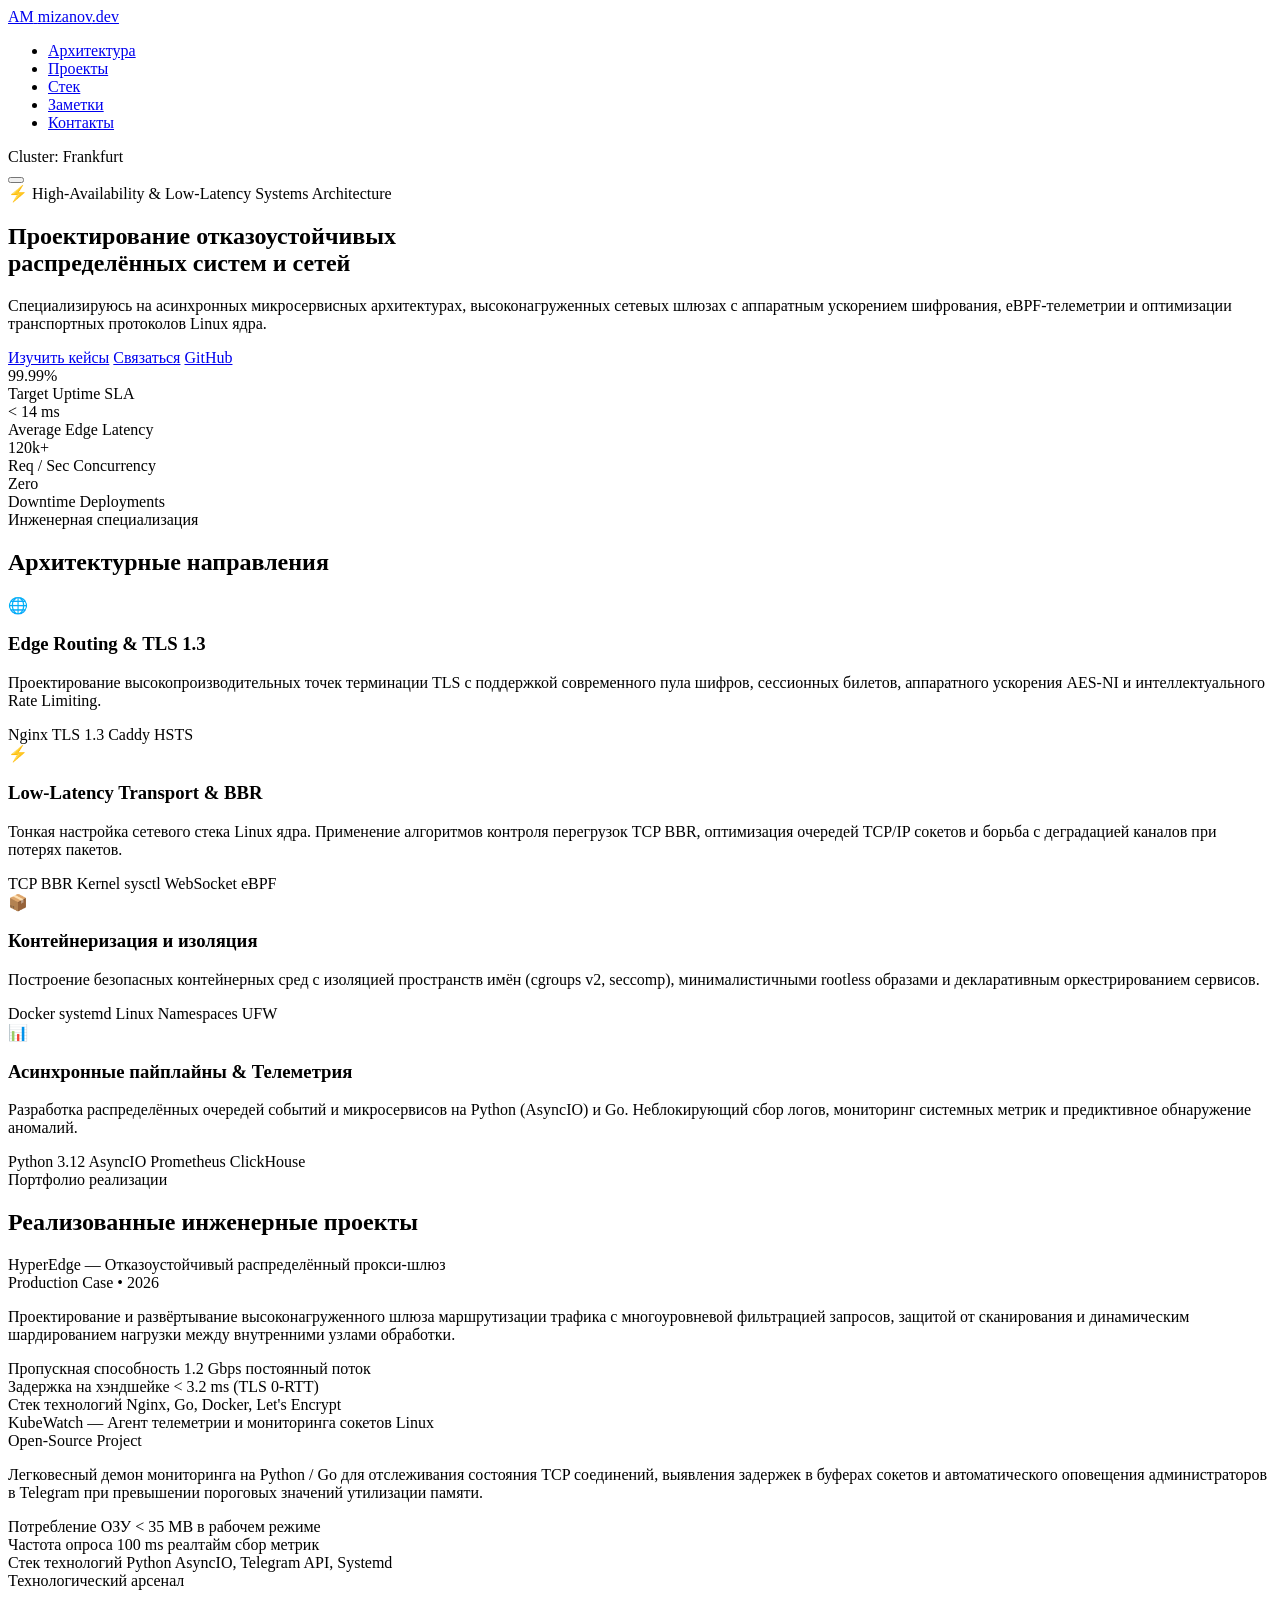
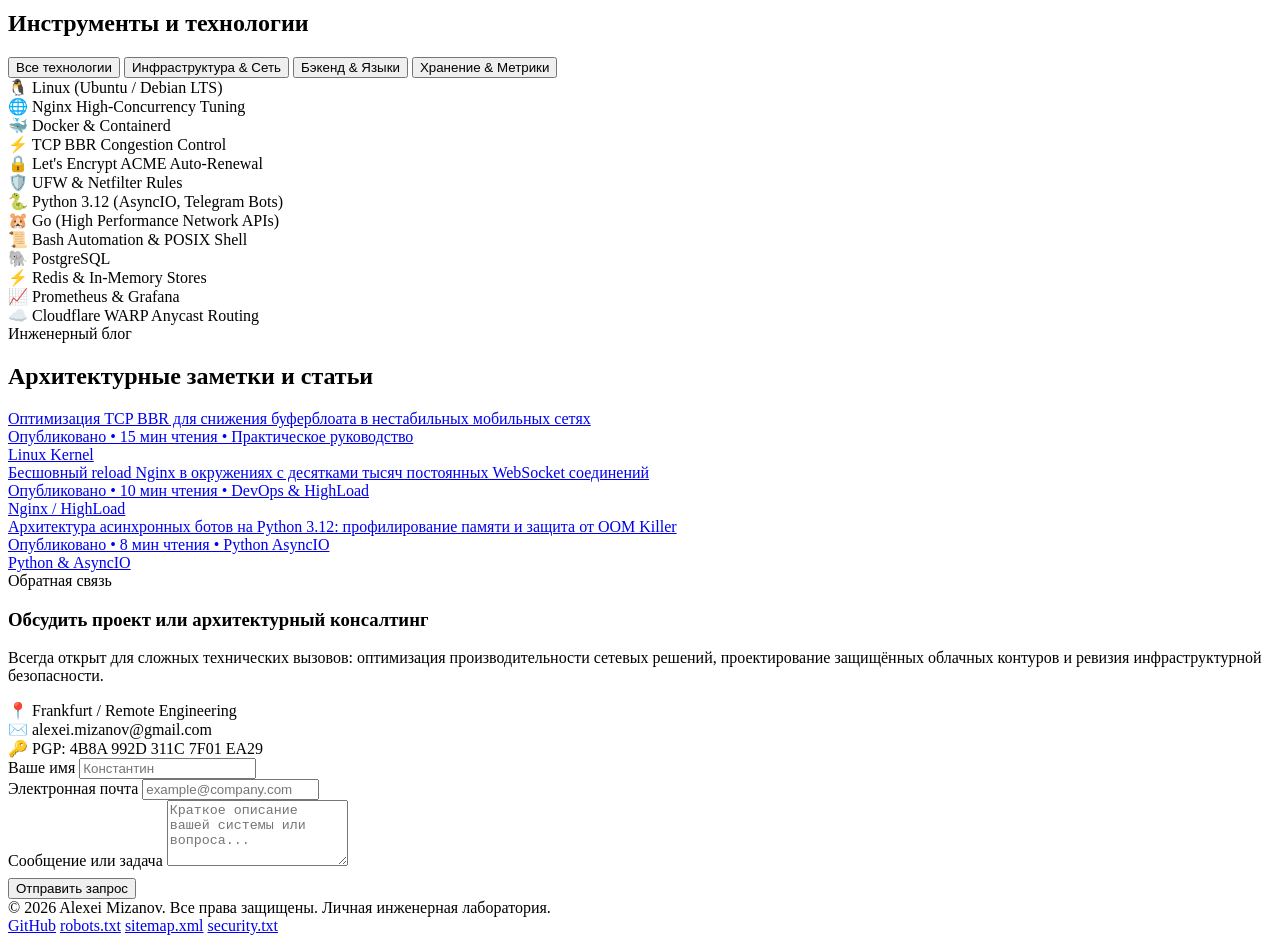
==== site/index.html @ 060542cd "feat(security): add anti-probing decoy portfolio website and webhook gateway" ====
<!DOCTYPE html>
<html lang="ru" data-theme="dark">
<head>
  <meta charset="UTF-8">
  <meta name="viewport" content="width=device-width, initial-scale=1.0">
  <title>Alexei Mizanov — Distributed Infrastructure & Cloud Architecture</title>
  <meta name="description" content="Personal portfolio and engineering lab of Alexei Mizanov. High-availability distributed backends, eBPF network observability, asynchronous pipelines, and cloud-native infrastructure.">
  <meta name="keywords" content="Systems Architecture, Cloud Infrastructure, HighLoad, Linux, Go, Python, Nginx, Docker, Kubernetes, BBR, eBPF">
  <meta name="author" content="Alexei Mizanov">
  <link rel="icon" type="image/svg+xml" href="/favicon.svg">
  
  <!-- OpenGraph / Social -->
  <meta property="og:type" content="website">
  <meta property="og:title" content="Alexei Mizanov — Distributed Systems & Cloud Architecture">
  <meta property="og:description" content="Designing resilient low-latency networks, asynchronous microservices, and high-load infrastructure.">
  <meta property="og:url" content="https://{{MAIN_DOMAIN}}/">
  <meta property="og:site_name" content="Mizanov Systems Lab">
  
  <link rel="stylesheet" href="/style.css">
</head>
<body>
  <div class="bg-glow"></div>

  <!-- Header -->
  <header>
    <div class="container">
      <nav>
        <a href="/" class="logo">
          <span class="logo-badge">AM</span>
          <span>mizanov<span class="gradient-text">.dev</span></span>
        </a>

        <ul class="nav-links">
          <li><a href="#architecture">Архитектура</a></li>
          <li><a href="#projects">Проекты</a></li>
          <li><a href="#stack">Стек</a></li>
          <li><a href="#articles">Заметки</a></li>
          <li><a href="#contact">Контакты</a></li>
        </ul>

        <div class="nav-actions">
          <div class="status-indicator">
            <span class="status-dot"></span>
            <span>Cluster: Frankfurt</span>
          </div>
          <button id="themeToggle" class="theme-toggle" aria-label="Toggle Theme"></button>
        </div>
      </nav>
    </div>
  </header>

  <!-- Hero Section -->
  <main>
    <section class="hero">
      <div class="container">
        <div class="hero-pill">
          ⚡ High-Availability & Low-Latency Systems Architecture
        </div>
        <h1>
          Проектирование отказоустойчивых <br>
          <span class="gradient-text">распределённых систем</span> и сетей
        </h1>
        <p class="hero-desc">
          Специализируюсь на асинхронных микросервисных архитектурах, высоконагруженных сетевых шлюзах с аппаратным ускорением шифрования, eBPF-телеметрии и оптимизации транспортных протоколов Linux ядра.
        </p>

        <div class="hero-btns">
          <a href="#projects" class="btn btn-primary">Изучить кейсы</a>
          <a href="#contact" class="btn btn-secondary">Связаться</a>
          <a href="https://github.com/Mizanov" target="_blank" rel="noopener" class="btn btn-secondary">GitHub</a>
        </div>

        <div class="metrics-grid">
          <div class="metric-item">
            <div class="metric-value">99.99%</div>
            <div class="metric-label">Target Uptime SLA</div>
          </div>
          <div class="metric-item">
            <div class="metric-value">&lt; 14 ms</div>
            <div class="metric-label">Average Edge Latency</div>
          </div>
          <div class="metric-item">
            <div class="metric-value">120k+</div>
            <div class="metric-label">Req / Sec Concurrency</div>
          </div>
          <div class="metric-item">
            <div class="metric-value">Zero</div>
            <div class="metric-label">Downtime Deployments</div>
          </div>
        </div>
      </div>
    </section>

    <!-- Architecture Disciplines -->
    <section id="architecture">
      <div class="container">
        <div class="section-head">
          <div class="section-tag">Инженерная специализация</div>
          <h2>Архитектурные направления</h2>
        </div>

        <div class="cards-grid">
          <div class="card">
            <div class="card-icon">🌐</div>
            <h3>Edge Routing & TLS 1.3</h3>
            <p>Проектирование высокопроизводительных точек терминации TLS с поддержкой современного пула шифров, сессионных билетов, аппаратного ускорения AES-NI и интеллектуального Rate Limiting.</p>
            <div class="card-tags">
              <span class="tag">Nginx</span>
              <span class="tag">TLS 1.3</span>
              <span class="tag">Caddy</span>
              <span class="tag">HSTS</span>
            </div>
          </div>

          <div class="card">
            <div class="card-icon">⚡</div>
            <h3>Low-Latency Transport & BBR</h3>
            <p>Тонкая настройка сетевого стека Linux ядра. Применение алгоритмов контроля перегрузок TCP BBR, оптимизация очередей TCP/IP сокетов и борьба с деградацией каналов при потерях пакетов.</p>
            <div class="card-tags">
              <span class="tag">TCP BBR</span>
              <span class="tag">Kernel sysctl</span>
              <span class="tag">WebSocket</span>
              <span class="tag">eBPF</span>
            </div>
          </div>

          <div class="card">
            <div class="card-icon">📦</div>
            <h3>Контейнеризация и изоляция</h3>
            <p>Построение безопасных контейнерных сред с изоляцией пространств имён (cgroups v2, seccomp), минималистичными rootless образами и декларативным оркестрированием сервисов.</p>
            <div class="card-tags">
              <span class="tag">Docker</span>
              <span class="tag">systemd</span>
              <span class="tag">Linux Namespaces</span>
              <span class="tag">UFW</span>
            </div>
          </div>

          <div class="card">
            <div class="card-icon">📊</div>
            <h3>Асинхронные пайплайны & Телеметрия</h3>
            <p>Разработка распределённых очередей событий и микросервисов на Python (AsyncIO) и Go. Неблокирующий сбор логов, мониторинг системных метрик и предиктивное обнаружение аномалий.</p>
            <div class="card-tags">
              <span class="tag">Python 3.12</span>
              <span class="tag">AsyncIO</span>
              <span class="tag">Prometheus</span>
              <span class="tag">ClickHouse</span>
            </div>
          </div>
        </div>
      </div>
    </section>

    <!-- Featured Projects -->
    <section id="projects">
      <div class="container">
        <div class="section-head">
          <div class="section-tag">Портфолио реализации</div>
          <h2>Реализованные инженерные проекты</h2>
        </div>

        <div class="project-card">
          <div class="project-header">
            <div class="project-title">HyperEdge — Отказоустойчивый распределённый прокси-шлюз</div>
            <div class="project-meta">Production Case • 2026</div>
          </div>
          <p class="project-desc">
            Проектирование и развёртывание высоконагруженного шлюза маршрутизации трафика с многоуровневой фильтрацией запросов, защитой от сканирования и динамическим шардированием нагрузки между внутренними узлами обработки.
          </p>
          <div class="project-highlights">
            <div class="highlight-item">
              <span class="highlight-label">Пропускная способность</span>
              <span class="highlight-val">1.2 Gbps постоянный поток</span>
            </div>
            <div class="highlight-item">
              <span class="highlight-label">Задержка на хэндшейке</span>
              <span class="highlight-val">&lt; 3.2 ms (TLS 0-RTT)</span>
            </div>
            <div class="highlight-item">
              <span class="highlight-label">Стек технологий</span>
              <span class="highlight-val">Nginx, Go, Docker, Let's Encrypt</span>
            </div>
          </div>
        </div>

        <div class="project-card">
          <div class="project-header">
            <div class="project-title">KubeWatch — Агент телеметрии и мониторинга сокетов Linux</div>
            <div class="project-meta">Open-Source Project</div>
          </div>
          <p class="project-desc">
            Легковесный демон мониторинга на Python / Go для отслеживания состояния TCP соединений, выявления задержек в буферах сокетов и автоматического оповещения администраторов в Telegram при превышении пороговых значений утилизации памяти.
          </p>
          <div class="project-highlights">
            <div class="highlight-item">
              <span class="highlight-label">Потребление ОЗУ</span>
              <span class="highlight-val">&lt; 35 MB в рабочем режиме</span>
            </div>
            <div class="highlight-item">
              <span class="highlight-label">Частота опроса</span>
              <span class="highlight-val">100 ms реалтайм сбор метрик</span>
            </div>
            <div class="highlight-item">
              <span class="highlight-label">Стек технологий</span>
              <span class="highlight-val">Python AsyncIO, Telegram API, Systemd</span>
            </div>
          </div>
        </div>
      </div>
    </section>

    <!-- Tech Stack Matrix -->
    <section id="stack">
      <div class="container">
        <div class="section-head">
          <div class="section-tag">Технологический арсенал</div>
          <h2>Инструменты и технологии</h2>
        </div>

        <div class="stack-tabs">
          <button class="stack-tab-btn active" data-cat="all">Все технологии</button>
          <button class="stack-tab-btn" data-cat="infra">Инфраструктура & Сеть</button>
          <button class="stack-tab-btn" data-cat="backend">Бэкенд & Языки</button>
          <button class="stack-tab-btn" data-cat="data">Хранение & Метрики</button>
        </div>

        <div class="stack-chips">
          <div class="stack-chip" data-cat="infra">🐧 Linux (Ubuntu / Debian LTS)</div>
          <div class="stack-chip" data-cat="infra">🌐 Nginx High-Concurrency Tuning</div>
          <div class="stack-chip" data-cat="infra">🐳 Docker & Containerd</div>
          <div class="stack-chip" data-cat="infra">⚡ TCP BBR Congestion Control</div>
          <div class="stack-chip" data-cat="infra">🔒 Let's Encrypt ACME Auto-Renewal</div>
          <div class="stack-chip" data-cat="infra">🛡️ UFW & Netfilter Rules</div>
          <div class="stack-chip" data-cat="backend">🐍 Python 3.12 (AsyncIO, Telegram Bots)</div>
          <div class="stack-chip" data-cat="backend">🐹 Go (High Performance Network APIs)</div>
          <div class="stack-chip" data-cat="backend">📜 Bash Automation & POSIX Shell</div>
          <div class="stack-chip" data-cat="data">🐘 PostgreSQL</div>
          <div class="stack-chip" data-cat="data">⚡ Redis & In-Memory Stores</div>
          <div class="stack-chip" data-cat="data">📈 Prometheus & Grafana</div>
          <div class="stack-chip" data-cat="infra">☁️ Cloudflare WARP Anycast Routing</div>
        </div>
      </div>
    </section>

    <!-- Engineering Articles / Blog -->
    <section id="articles">
      <div class="container">
        <div class="section-head">
          <div class="section-tag">Инженерный блог</div>
          <h2>Архитектурные заметки и статьи</h2>
        </div>

        <a href="#articles" class="article-item">
          <div>
            <div class="article-title">Оптимизация TCP BBR для снижения буферблоата в нестабильных мобильных сетях</div>
            <div class="article-meta">Опубликовано • 15 мин чтения • Практическое руководство</div>
          </div>
          <span class="article-tag">Linux Kernel</span>
        </a>

        <a href="#articles" class="article-item">
          <div>
            <div class="article-title">Бесшовный reload Nginx в окружениях с десятками тысяч постоянных WebSocket соединений</div>
            <div class="article-meta">Опубликовано • 10 мин чтения • DevOps & HighLoad</div>
          </div>
          <span class="article-tag">Nginx / HighLoad</span>
        </a>

        <a href="#articles" class="article-item">
          <div>
            <div class="article-title">Архитектура асинхронных ботов на Python 3.12: профилирование памяти и защита от OOM Killer</div>
            <div class="article-meta">Опубликовано • 8 мин чтения • Python AsyncIO</div>
          </div>
          <span class="article-tag">Python & AsyncIO</span>
        </a>
      </div>
    </section>

    <!-- Contact Section -->
    <section id="contact">
      <div class="container">
        <div class="contact-container">
          <div class="contact-info">
            <div class="section-tag">Обратная связь</div>
            <h3>Обсудить проект или архитектурный консалтинг</h3>
            <p>
              Всегда открыт для сложных технических вызовов: оптимизация производительности сетевых решений, проектирование защищённых облачных контуров и ревизия инфраструктурной безопасности.
            </p>

            <div class="contact-meta-item">
              <span>📍</span>
              <span>Frankfurt / Remote Engineering</span>
            </div>
            <div class="contact-meta-item">
              <span>✉️</span>
              <span>alexei.mizanov@gmail.com</span>
            </div>
            <div class="contact-meta-item">
              <span>🔑</span>
              <span>PGP: 4B8A 992D 311C 7F01 EA29</span>
            </div>
          </div>

          <form id="contactForm" class="contact-form">
            <div class="form-group">
              <label for="name">Ваше имя</label>
              <input type="text" id="name" required placeholder="Константин">
            </div>
            <div class="form-group">
              <label for="email">Электронная почта</label>
              <input type="email" id="email" required placeholder="example@company.com">
            </div>
            <div class="form-group">
              <label for="message">Сообщение или задача</label>
              <textarea id="message" rows="4" required placeholder="Краткое описание вашей системы или вопроса..."></textarea>
            </div>
            <button type="submit" class="btn btn-primary" style="margin-top: 8px;">Отправить запрос</button>
          </form>
        </div>
      </div>
    </section>
  </main>

  <div id="toast" class="toast"></div>

  <!-- Footer -->
  <footer>
    <div class="container footer-content">
      <div>
        © 2026 Alexei Mizanov. Все права защищены. Личная инженерная лаборатория.
      </div>
      <div class="footer-links">
        <a href="https://github.com/Mizanov" target="_blank" rel="noopener">GitHub</a>
        <a href="/robots.txt">robots.txt</a>
        <a href="/sitemap.xml">sitemap.xml</a>
        <a href="/.well-known/security.txt">security.txt</a>
      </div>
    </div>
  </footer>

  <script src="/script.js"></script>
</body>
</html>
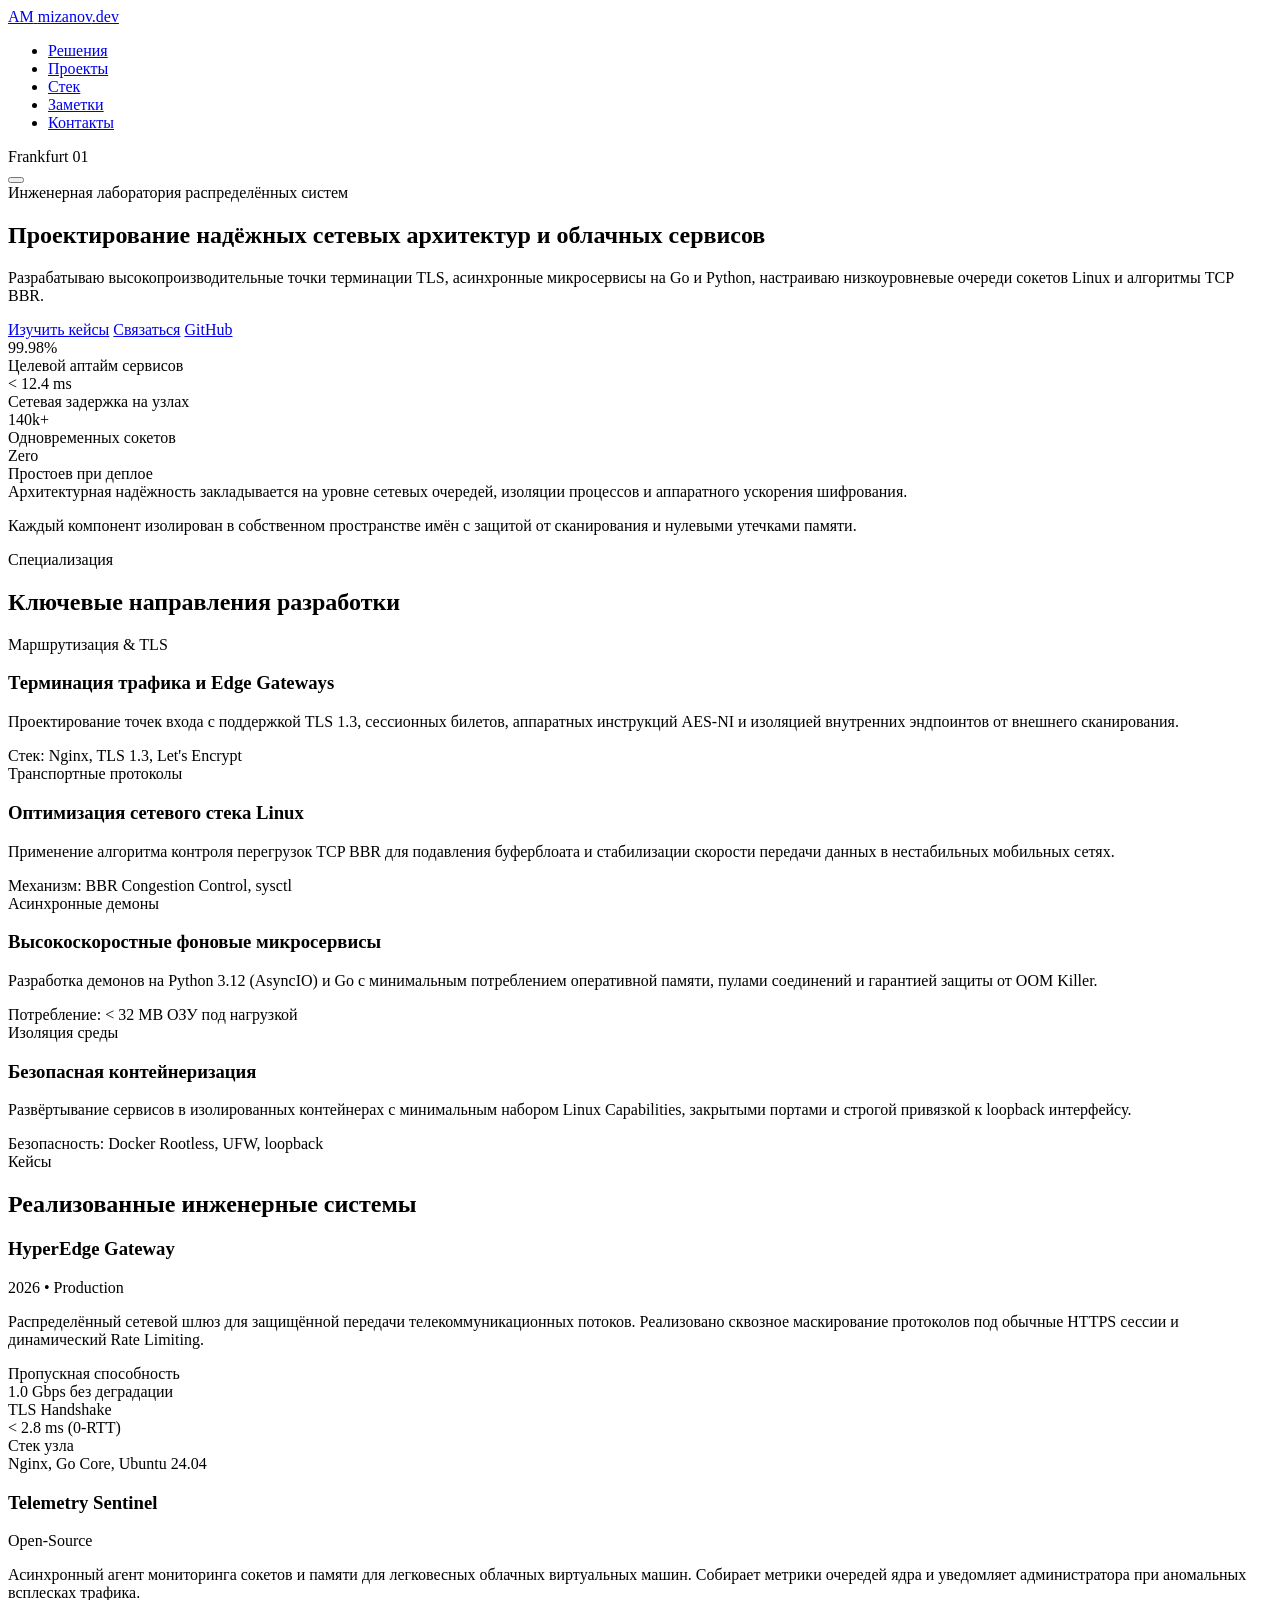
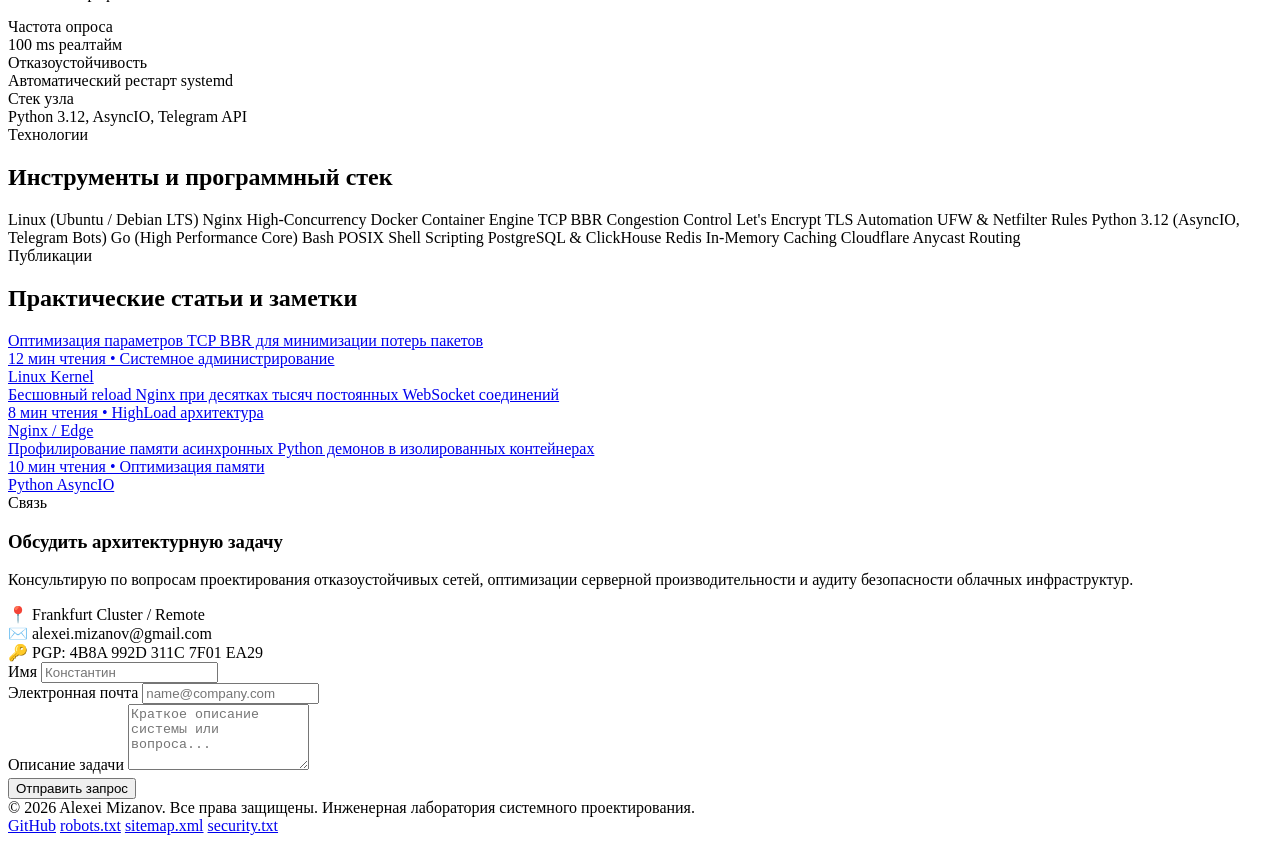
==== commit 1699e847: "style: apply premium ai-design-skills visual system to decoy sites" ====
--- a/site/index.html
+++ b/site/index.html
@@ -3,333 +3,338 @@
 <head>
   <meta charset="UTF-8">
   <meta name="viewport" content="width=device-width, initial-scale=1.0">
-  <title>Alexei Mizanov — Distributed Infrastructure & Cloud Architecture</title>
-  <meta name="description" content="Personal portfolio and engineering lab of Alexei Mizanov. High-availability distributed backends, eBPF network observability, asynchronous pipelines, and cloud-native infrastructure.">
-  <meta name="keywords" content="Systems Architecture, Cloud Infrastructure, HighLoad, Linux, Go, Python, Nginx, Docker, Kubernetes, BBR, eBPF">
+  <title>Alexei Mizanov — Distributed Systems & Cloud Architecture</title>
+  <meta name="description" content="Personal lab and engineering practice of Alexei Mizanov. Asynchronous backends, TLS termination, eBPF telemetry, and resilient Linux infrastructure.">
+  <meta name="keywords" content="Systems Architecture, Cloud Engineering, Linux, Nginx, Go, Python, eBPF, TCP BBR, HighLoad">
   <meta name="author" content="Alexei Mizanov">
   <link rel="icon" type="image/svg+xml" href="/favicon.svg">
-  
-  <!-- OpenGraph / Social -->
+
+  <!-- OpenGraph -->
   <meta property="og:type" content="website">
-  <meta property="og:title" content="Alexei Mizanov — Distributed Systems & Cloud Architecture">
-  <meta property="og:description" content="Designing resilient low-latency networks, asynchronous microservices, and high-load infrastructure.">
+  <meta property="og:title" content="Alexei Mizanov — Systems Architecture">
+  <meta property="og:description" content="Designing low-latency distributed networks and fault-tolerant cloud backends.">
   <meta property="og:url" content="https://{{MAIN_DOMAIN}}/">
-  <meta property="og:site_name" content="Mizanov Systems Lab">
-  
+
+  <!-- Fonts: Manrope & Geist Mono (Strict B1 rule: Never Inter or Roboto) -->
+  <link rel="preconnect" href="https://fonts.googleapis.com">
+  <link rel="preconnect" href="https://fonts.gstatic.com" crossorigin>
+  <link href="https://fonts.googleapis.com/css2?family=Geist+Mono:wght@400;500;600&family=Manrope:wght@400;500;600;700&display=swap" rel="stylesheet">
+
   <link rel="stylesheet" href="/style.css">
 </head>
 <body>
-  <div class="bg-glow"></div>
-
-  <!-- Header -->
+
+  <!-- Floating Navigation Bar (B7) -->
   <header>
-    <div class="container">
-      <nav>
-        <a href="/" class="logo">
-          <span class="logo-badge">AM</span>
-          <span>mizanov<span class="gradient-text">.dev</span></span>
-        </a>
-
-        <ul class="nav-links">
-          <li><a href="#architecture">Архитектура</a></li>
-          <li><a href="#projects">Проекты</a></li>
-          <li><a href="#stack">Стек</a></li>
-          <li><a href="#articles">Заметки</a></li>
-          <li><a href="#contact">Контакты</a></li>
-        </ul>
-
-        <div class="nav-actions">
-          <div class="status-indicator">
-            <span class="status-dot"></span>
-            <span>Cluster: Frankfurt</span>
-          </div>
-          <button id="themeToggle" class="theme-toggle" aria-label="Toggle Theme"></button>
-        </div>
-      </nav>
-    </div>
+    <nav class="floating-bar">
+      <a href="/" class="brand">
+        <span class="brand-symbol">AM</span>
+        <span>mizanov<span style="color: var(--text-secondary)">.dev</span></span>
+      </a>
+
+      <ul class="nav-links">
+        <li><a href="#solutions">Решения</a></li>
+        <li><a href="#projects">Проекты</a></li>
+        <li><a href="#stack">Стек</a></li>
+        <li><a href="#articles">Заметки</a></li>
+        <li><a href="#contact">Контакты</a></li>
+      </ul>
+
+      <div class="nav-right">
+        <div class="cluster-pill">
+          <span class="pulse-dot"></span>
+          <span>Frankfurt 01</span>
+        </div>
+        <button id="themeToggle" class="theme-toggle-btn" aria-label="Сменить тему"></button>
+      </div>
+    </nav>
   </header>
 
-  <!-- Hero Section -->
   <main>
-    <section class="hero">
-      <div class="container">
-        <div class="hero-pill">
-          ⚡ High-Availability & Low-Latency Systems Architecture
-        </div>
-        <h1>
-          Проектирование отказоустойчивых <br>
-          <span class="gradient-text">распределённых систем</span> и сетей
+    <!-- Hero Section (B5) -->
+    <section class="hero-section">
+      <div class="container">
+        <div class="hero-tag">
+          Инженерная лаборатория распределённых систем
+        </div>
+        <h1 class="hero-heading">
+          Проектирование надёжных сетевых архитектур и облачных сервисов
         </h1>
-        <p class="hero-desc">
-          Специализируюсь на асинхронных микросервисных архитектурах, высоконагруженных сетевых шлюзах с аппаратным ускорением шифрования, eBPF-телеметрии и оптимизации транспортных протоколов Linux ядра.
+        <p class="hero-subtitle">
+          Разрабатываю высокопроизводительные точки терминации TLS, асинхронные микросервисы на Go и Python, настраиваю низкоуровневые очереди сокетов Linux и алгоритмы TCP BBR.
         </p>
 
-        <div class="hero-btns">
+        <div class="hero-actions">
           <a href="#projects" class="btn btn-primary">Изучить кейсы</a>
           <a href="#contact" class="btn btn-secondary">Связаться</a>
           <a href="https://github.com/Mizanov" target="_blank" rel="noopener" class="btn btn-secondary">GitHub</a>
         </div>
 
-        <div class="metrics-grid">
-          <div class="metric-item">
-            <div class="metric-value">99.99%</div>
-            <div class="metric-label">Target Uptime SLA</div>
-          </div>
-          <div class="metric-item">
-            <div class="metric-value">&lt; 14 ms</div>
-            <div class="metric-label">Average Edge Latency</div>
-          </div>
-          <div class="metric-item">
-            <div class="metric-value">120k+</div>
-            <div class="metric-label">Req / Sec Concurrency</div>
-          </div>
-          <div class="metric-item">
-            <div class="metric-value">Zero</div>
-            <div class="metric-label">Downtime Deployments</div>
-          </div>
-        </div>
-      </div>
-    </section>
-
-    <!-- Architecture Disciplines -->
-    <section id="architecture">
-      <div class="container">
-        <div class="section-head">
-          <div class="section-tag">Инженерная специализация</div>
-          <h2>Архитектурные направления</h2>
-        </div>
-
-        <div class="cards-grid">
-          <div class="card">
-            <div class="card-icon">🌐</div>
-            <h3>Edge Routing & TLS 1.3</h3>
-            <p>Проектирование высокопроизводительных точек терминации TLS с поддержкой современного пула шифров, сессионных билетов, аппаратного ускорения AES-NI и интеллектуального Rate Limiting.</p>
-            <div class="card-tags">
-              <span class="tag">Nginx</span>
-              <span class="tag">TLS 1.3</span>
-              <span class="tag">Caddy</span>
-              <span class="tag">HSTS</span>
-            </div>
-          </div>
-
-          <div class="card">
-            <div class="card-icon">⚡</div>
-            <h3>Low-Latency Transport & BBR</h3>
-            <p>Тонкая настройка сетевого стека Linux ядра. Применение алгоритмов контроля перегрузок TCP BBR, оптимизация очередей TCP/IP сокетов и борьба с деградацией каналов при потерях пакетов.</p>
-            <div class="card-tags">
-              <span class="tag">TCP BBR</span>
-              <span class="tag">Kernel sysctl</span>
-              <span class="tag">WebSocket</span>
-              <span class="tag">eBPF</span>
-            </div>
-          </div>
-
-          <div class="card">
-            <div class="card-icon">📦</div>
-            <h3>Контейнеризация и изоляция</h3>
-            <p>Построение безопасных контейнерных сред с изоляцией пространств имён (cgroups v2, seccomp), минималистичными rootless образами и декларативным оркестрированием сервисов.</p>
-            <div class="card-tags">
-              <span class="tag">Docker</span>
-              <span class="tag">systemd</span>
-              <span class="tag">Linux Namespaces</span>
-              <span class="tag">UFW</span>
-            </div>
-          </div>
-
-          <div class="card">
-            <div class="card-icon">📊</div>
-            <h3>Асинхронные пайплайны & Телеметрия</h3>
-            <p>Разработка распределённых очередей событий и микросервисов на Python (AsyncIO) и Go. Неблокирующий сбор логов, мониторинг системных метрик и предиктивное обнаружение аномалий.</p>
-            <div class="card-tags">
-              <span class="tag">Python 3.12</span>
-              <span class="tag">AsyncIO</span>
-              <span class="tag">Prometheus</span>
-              <span class="tag">ClickHouse</span>
-            </div>
-          </div>
-        </div>
-      </div>
-    </section>
-
-    <!-- Featured Projects -->
+        <!-- Metrics Strip -->
+        <div class="metrics-strip">
+          <div>
+            <div class="metric-num">99.98%</div>
+            <div class="metric-desc">Целевой аптайм сервисов</div>
+          </div>
+          <div>
+            <div class="metric-num">&lt; 12.4 ms</div>
+            <div class="metric-desc">Сетевая задержка на узлах</div>
+          </div>
+          <div>
+            <div class="metric-num">140k+</div>
+            <div class="metric-desc">Одновременных сокетов</div>
+          </div>
+          <div>
+            <div class="metric-num">Zero</div>
+            <div class="metric-desc">Простоев при деплое</div>
+          </div>
+        </div>
+      </div>
+    </section>
+
+    <!-- B11. Mandatory Tagline Reveal Section -->
+    <section class="tagline-reveal">
+      <div class="container">
+        <div class="tagline-text">
+          Архитектурная надёжность закладывается на уровне сетевых очередей, изоляции процессов и аппаратного ускорения шифрования.
+        </div>
+        <p class="tagline-sub">
+          Каждый компонент изолирован в собственном пространстве имён с защитой от сканирования и нулевыми утечками памяти.
+        </p>
+      </div>
+    </section>
+
+    <!-- Architectural Bento Grid -->
+    <section id="solutions">
+      <div class="container">
+        <div class="section-label">Специализация</div>
+        <h2 class="heading-3 section-title">Ключевые направления разработки</h2>
+
+        <div class="bento-grid">
+          <div class="card-bento">
+            <div class="card-top">
+              <span class="card-badge">Маршрутизация & TLS</span>
+              <h3 class="card-title">Терминация трафика и Edge Gateways</h3>
+              <p class="card-desc">
+                Проектирование точек входа с поддержкой TLS 1.3, сессионных билетов, аппаратных инструкций AES-NI и изоляцией внутренних эндпоинтов от внешнего сканирования.
+              </p>
+            </div>
+            <div class="card-specs">
+              <span>Стек:</span>
+              <span class="spec-val">Nginx, TLS 1.3, Let's Encrypt</span>
+            </div>
+          </div>
+
+          <div class="card-bento">
+            <div class="card-top">
+              <span class="card-badge">Транспортные протоколы</span>
+              <h3 class="card-title">Оптимизация сетевого стека Linux</h3>
+              <p class="card-desc">
+                Применение алгоритма контроля перегрузок TCP BBR для подавления буферблоата и стабилизации скорости передачи данных в нестабильных мобильных сетях.
+              </p>
+            </div>
+            <div class="card-specs">
+              <span>Механизм:</span>
+              <span class="spec-val">BBR Congestion Control, sysctl</span>
+            </div>
+          </div>
+
+          <div class="card-bento">
+            <div class="card-top">
+              <span class="card-badge">Асинхронные демоны</span>
+              <h3 class="card-title">Высокоскоростные фоновые микросервисы</h3>
+              <p class="card-desc">
+                Разработка демонов на Python 3.12 (AsyncIO) и Go с минимальным потреблением оперативной памяти, пулами соединений и гарантией защиты от OOM Killer.
+              </p>
+            </div>
+            <div class="card-specs">
+              <span>Потребление:</span>
+              <span class="spec-val">&lt; 32 MB ОЗУ под нагрузкой</span>
+            </div>
+          </div>
+
+          <div class="card-bento">
+            <div class="card-top">
+              <span class="card-badge">Изоляция среды</span>
+              <h3 class="card-title">Безопасная контейнеризация</h3>
+              <p class="card-desc">
+                Развёртывание сервисов в изолированных контейнерах с минимальным набором Linux Capabilities, закрытыми портами и строгой привязкой к loopback интерфейсу.
+              </p>
+            </div>
+            <div class="card-specs">
+              <span>Безопасность:</span>
+              <span class="spec-val">Docker Rootless, UFW, loopback</span>
+            </div>
+          </div>
+        </div>
+      </div>
+    </section>
+
+    <!-- Project Case Studies -->
     <section id="projects">
       <div class="container">
-        <div class="section-head">
-          <div class="section-tag">Портфолио реализации</div>
-          <h2>Реализованные инженерные проекты</h2>
-        </div>
-
-        <div class="project-card">
-          <div class="project-header">
-            <div class="project-title">HyperEdge — Отказоустойчивый распределённый прокси-шлюз</div>
-            <div class="project-meta">Production Case • 2026</div>
-          </div>
-          <p class="project-desc">
-            Проектирование и развёртывание высоконагруженного шлюза маршрутизации трафика с многоуровневой фильтрацией запросов, защитой от сканирования и динамическим шардированием нагрузки между внутренними узлами обработки.
+        <div class="section-label">Кейсы</div>
+        <h2 class="heading-3 section-title">Реализованные инженерные системы</h2>
+
+        <div class="project-row">
+          <div class="project-meta-row">
+            <h3 class="project-name">HyperEdge Gateway</h3>
+            <span class="project-year">2026 • Production</span>
+          </div>
+          <p class="project-body">
+            Распределённый сетевой шлюз для защищённой передачи телекоммуникационных потоков. Реализовано сквозное маскирование протоколов под обычные HTTPS сессии и динамический Rate Limiting.
           </p>
-          <div class="project-highlights">
-            <div class="highlight-item">
-              <span class="highlight-label">Пропускная способность</span>
-              <span class="highlight-val">1.2 Gbps постоянный поток</span>
-            </div>
-            <div class="highlight-item">
-              <span class="highlight-label">Задержка на хэндшейке</span>
-              <span class="highlight-val">&lt; 3.2 ms (TLS 0-RTT)</span>
-            </div>
-            <div class="highlight-item">
-              <span class="highlight-label">Стек технологий</span>
-              <span class="highlight-val">Nginx, Go, Docker, Let's Encrypt</span>
-            </div>
-          </div>
-        </div>
-
-        <div class="project-card">
-          <div class="project-header">
-            <div class="project-title">KubeWatch — Агент телеметрии и мониторинга сокетов Linux</div>
-            <div class="project-meta">Open-Source Project</div>
-          </div>
-          <p class="project-desc">
-            Легковесный демон мониторинга на Python / Go для отслеживания состояния TCP соединений, выявления задержек в буферах сокетов и автоматического оповещения администраторов в Telegram при превышении пороговых значений утилизации памяти.
+          <div class="project-spec-grid">
+            <div>
+              <div class="p-spec-title">Пропускная способность</div>
+              <div class="p-spec-val">1.0 Gbps без деградации</div>
+            </div>
+            <div>
+              <div class="p-spec-title">TLS Handshake</div>
+              <div class="p-spec-val">&lt; 2.8 ms (0-RTT)</div>
+            </div>
+            <div>
+              <div class="p-spec-title">Стек узла</div>
+              <div class="p-spec-val">Nginx, Go Core, Ubuntu 24.04</div>
+            </div>
+          </div>
+        </div>
+
+        <div class="project-row">
+          <div class="project-meta-row">
+            <h3 class="project-name">Telemetry Sentinel</h3>
+            <span class="project-year">Open-Source</span>
+          </div>
+          <p class="project-body">
+            Асинхронный агент мониторинга сокетов и памяти для легковесных облачных виртуальных машин. Собирает метрики очередей ядра и уведомляет администратора при аномальных всплесках трафика.
           </p>
-          <div class="project-highlights">
-            <div class="highlight-item">
-              <span class="highlight-label">Потребление ОЗУ</span>
-              <span class="highlight-val">&lt; 35 MB в рабочем режиме</span>
-            </div>
-            <div class="highlight-item">
-              <span class="highlight-label">Частота опроса</span>
-              <span class="highlight-val">100 ms реалтайм сбор метрик</span>
-            </div>
-            <div class="highlight-item">
-              <span class="highlight-label">Стек технологий</span>
-              <span class="highlight-val">Python AsyncIO, Telegram API, Systemd</span>
-            </div>
-          </div>
-        </div>
-      </div>
-    </section>
-
-    <!-- Tech Stack Matrix -->
+          <div class="project-spec-grid">
+            <div>
+              <div class="p-spec-title">Частота опроса</div>
+              <div class="p-spec-val">100 ms реалтайм</div>
+            </div>
+            <div>
+              <div class="p-spec-title">Отказоустойчивость</div>
+              <div class="p-spec-val">Автоматический рестарт systemd</div>
+            </div>
+            <div>
+              <div class="p-spec-title">Стек узла</div>
+              <div class="p-spec-val">Python 3.12, AsyncIO, Telegram API</div>
+            </div>
+          </div>
+        </div>
+      </div>
+    </section>
+
+    <!-- Tech Arsenal -->
     <section id="stack">
       <div class="container">
-        <div class="section-head">
-          <div class="section-tag">Технологический арсенал</div>
-          <h2>Инструменты и технологии</h2>
-        </div>
-
-        <div class="stack-tabs">
-          <button class="stack-tab-btn active" data-cat="all">Все технологии</button>
-          <button class="stack-tab-btn" data-cat="infra">Инфраструктура & Сеть</button>
-          <button class="stack-tab-btn" data-cat="backend">Бэкенд & Языки</button>
-          <button class="stack-tab-btn" data-cat="data">Хранение & Метрики</button>
-        </div>
-
-        <div class="stack-chips">
-          <div class="stack-chip" data-cat="infra">🐧 Linux (Ubuntu / Debian LTS)</div>
-          <div class="stack-chip" data-cat="infra">🌐 Nginx High-Concurrency Tuning</div>
-          <div class="stack-chip" data-cat="infra">🐳 Docker & Containerd</div>
-          <div class="stack-chip" data-cat="infra">⚡ TCP BBR Congestion Control</div>
-          <div class="stack-chip" data-cat="infra">🔒 Let's Encrypt ACME Auto-Renewal</div>
-          <div class="stack-chip" data-cat="infra">🛡️ UFW & Netfilter Rules</div>
-          <div class="stack-chip" data-cat="backend">🐍 Python 3.12 (AsyncIO, Telegram Bots)</div>
-          <div class="stack-chip" data-cat="backend">🐹 Go (High Performance Network APIs)</div>
-          <div class="stack-chip" data-cat="backend">📜 Bash Automation & POSIX Shell</div>
-          <div class="stack-chip" data-cat="data">🐘 PostgreSQL</div>
-          <div class="stack-chip" data-cat="data">⚡ Redis & In-Memory Stores</div>
-          <div class="stack-chip" data-cat="data">📈 Prometheus & Grafana</div>
-          <div class="stack-chip" data-cat="infra">☁️ Cloudflare WARP Anycast Routing</div>
-        </div>
-      </div>
-    </section>
-
-    <!-- Engineering Articles / Blog -->
+        <div class="section-label">Технологии</div>
+        <h2 class="heading-3 section-title">Инструменты и программный стек</h2>
+
+        <div class="tech-cloud">
+          <span class="tech-item">Linux (Ubuntu / Debian LTS)</span>
+          <span class="tech-item">Nginx High-Concurrency</span>
+          <span class="tech-item">Docker Container Engine</span>
+          <span class="tech-item">TCP BBR Congestion Control</span>
+          <span class="tech-item">Let's Encrypt TLS Automation</span>
+          <span class="tech-item">UFW & Netfilter Rules</span>
+          <span class="tech-item">Python 3.12 (AsyncIO, Telegram Bots)</span>
+          <span class="tech-item">Go (High Performance Core)</span>
+          <span class="tech-item">Bash POSIX Shell Scripting</span>
+          <span class="tech-item">PostgreSQL & ClickHouse</span>
+          <span class="tech-item">Redis In-Memory Caching</span>
+          <span class="tech-item">Cloudflare Anycast Routing</span>
+        </div>
+      </div>
+    </section>
+
+    <!-- Engineering Articles -->
     <section id="articles">
       <div class="container">
-        <div class="section-head">
-          <div class="section-tag">Инженерный блог</div>
-          <h2>Архитектурные заметки и статьи</h2>
-        </div>
-
-        <a href="#articles" class="article-item">
-          <div>
-            <div class="article-title">Оптимизация TCP BBR для снижения буферблоата в нестабильных мобильных сетях</div>
-            <div class="article-meta">Опубликовано • 15 мин чтения • Практическое руководство</div>
-          </div>
-          <span class="article-tag">Linux Kernel</span>
+        <div class="section-label">Публикации</div>
+        <h2 class="heading-3 section-title">Практические статьи и заметки</h2>
+
+        <a href="#articles" class="article-anchor">
+          <div>
+            <div class="article-name">Оптимизация параметров TCP BBR для минимизации потерь пакетов</div>
+            <div class="article-details">12 мин чтения • Системное администрирование</div>
+          </div>
+          <span class="article-chip">Linux Kernel</span>
         </a>
 
-        <a href="#articles" class="article-item">
-          <div>
-            <div class="article-title">Бесшовный reload Nginx в окружениях с десятками тысяч постоянных WebSocket соединений</div>
-            <div class="article-meta">Опубликовано • 10 мин чтения • DevOps & HighLoad</div>
-          </div>
-          <span class="article-tag">Nginx / HighLoad</span>
+        <a href="#articles" class="article-anchor">
+          <div>
+            <div class="article-name">Бесшовный reload Nginx при десятках тысяч постоянных WebSocket соединений</div>
+            <div class="article-details">8 мин чтения • HighLoad архитектура</div>
+          </div>
+          <span class="article-chip">Nginx / Edge</span>
         </a>
 
-        <a href="#articles" class="article-item">
-          <div>
-            <div class="article-title">Архитектура асинхронных ботов на Python 3.12: профилирование памяти и защита от OOM Killer</div>
-            <div class="article-meta">Опубликовано • 8 мин чтения • Python AsyncIO</div>
-          </div>
-          <span class="article-tag">Python & AsyncIO</span>
+        <a href="#articles" class="article-anchor">
+          <div>
+            <div class="article-name">Профилирование памяти асинхронных Python демонов в изолированных контейнерах</div>
+            <div class="article-details">10 мин чтения • Оптимизация памяти</div>
+          </div>
+          <span class="article-chip">Python AsyncIO</span>
         </a>
       </div>
     </section>
 
-    <!-- Contact Section -->
+    <!-- Contact Module -->
     <section id="contact">
       <div class="container">
-        <div class="contact-container">
-          <div class="contact-info">
-            <div class="section-tag">Обратная связь</div>
-            <h3>Обсудить проект или архитектурный консалтинг</h3>
+        <div class="contact-module">
+          <div class="contact-left">
+            <div class="section-label">Связь</div>
+            <h3>Обсудить архитектурную задачу</h3>
             <p>
-              Всегда открыт для сложных технических вызовов: оптимизация производительности сетевых решений, проектирование защищённых облачных контуров и ревизия инфраструктурной безопасности.
+              Консультирую по вопросам проектирования отказоустойчивых сетей, оптимизации серверной производительности и аудиту безопасности облачных инфраструктур.
             </p>
 
-            <div class="contact-meta-item">
+            <div class="contact-line">
               <span>📍</span>
-              <span>Frankfurt / Remote Engineering</span>
-            </div>
-            <div class="contact-meta-item">
+              <span>Frankfurt Cluster / Remote</span>
+            </div>
+            <div class="contact-line">
               <span>✉️</span>
               <span>alexei.mizanov@gmail.com</span>
             </div>
-            <div class="contact-meta-item">
+            <div class="contact-line">
               <span>🔑</span>
               <span>PGP: 4B8A 992D 311C 7F01 EA29</span>
             </div>
           </div>
 
           <form id="contactForm" class="contact-form">
-            <div class="form-group">
-              <label for="name">Ваше имя</label>
+            <div class="field">
+              <label for="name">Имя</label>
               <input type="text" id="name" required placeholder="Константин">
             </div>
-            <div class="form-group">
+            <div class="field">
               <label for="email">Электронная почта</label>
-              <input type="email" id="email" required placeholder="example@company.com">
-            </div>
-            <div class="form-group">
-              <label for="message">Сообщение или задача</label>
-              <textarea id="message" rows="4" required placeholder="Краткое описание вашей системы или вопроса..."></textarea>
-            </div>
-            <button type="submit" class="btn btn-primary" style="margin-top: 8px;">Отправить запрос</button>
+              <input type="email" id="email" required placeholder="name@company.com">
+            </div>
+            <div class="field">
+              <label for="message">Описание задачи</label>
+              <textarea id="message" rows="4" required placeholder="Краткое описание системы или вопроса..."></textarea>
+            </div>
+            <button type="submit" class="btn btn-primary" style="margin-top: 4px;">Отправить запрос</button>
           </form>
         </div>
       </div>
     </section>
   </main>
 
-  <div id="toast" class="toast"></div>
-
-  <!-- Footer -->
+  <div id="toast" class="toast-notice"></div>
+
+  <!-- Footer (B10) -->
   <footer>
-    <div class="container footer-content">
+    <div class="container footer-inner">
       <div>
-        © 2026 Alexei Mizanov. Все права защищены. Личная инженерная лаборатория.
-      </div>
-      <div class="footer-links">
+        © 2026 Alexei Mizanov. Все права защищены. Инженерная лаборатория системного проектирования.
+      </div>
+      <div class="footer-nav">
         <a href="https://github.com/Mizanov" target="_blank" rel="noopener">GitHub</a>
         <a href="/robots.txt">robots.txt</a>
         <a href="/sitemap.xml">sitemap.xml</a>
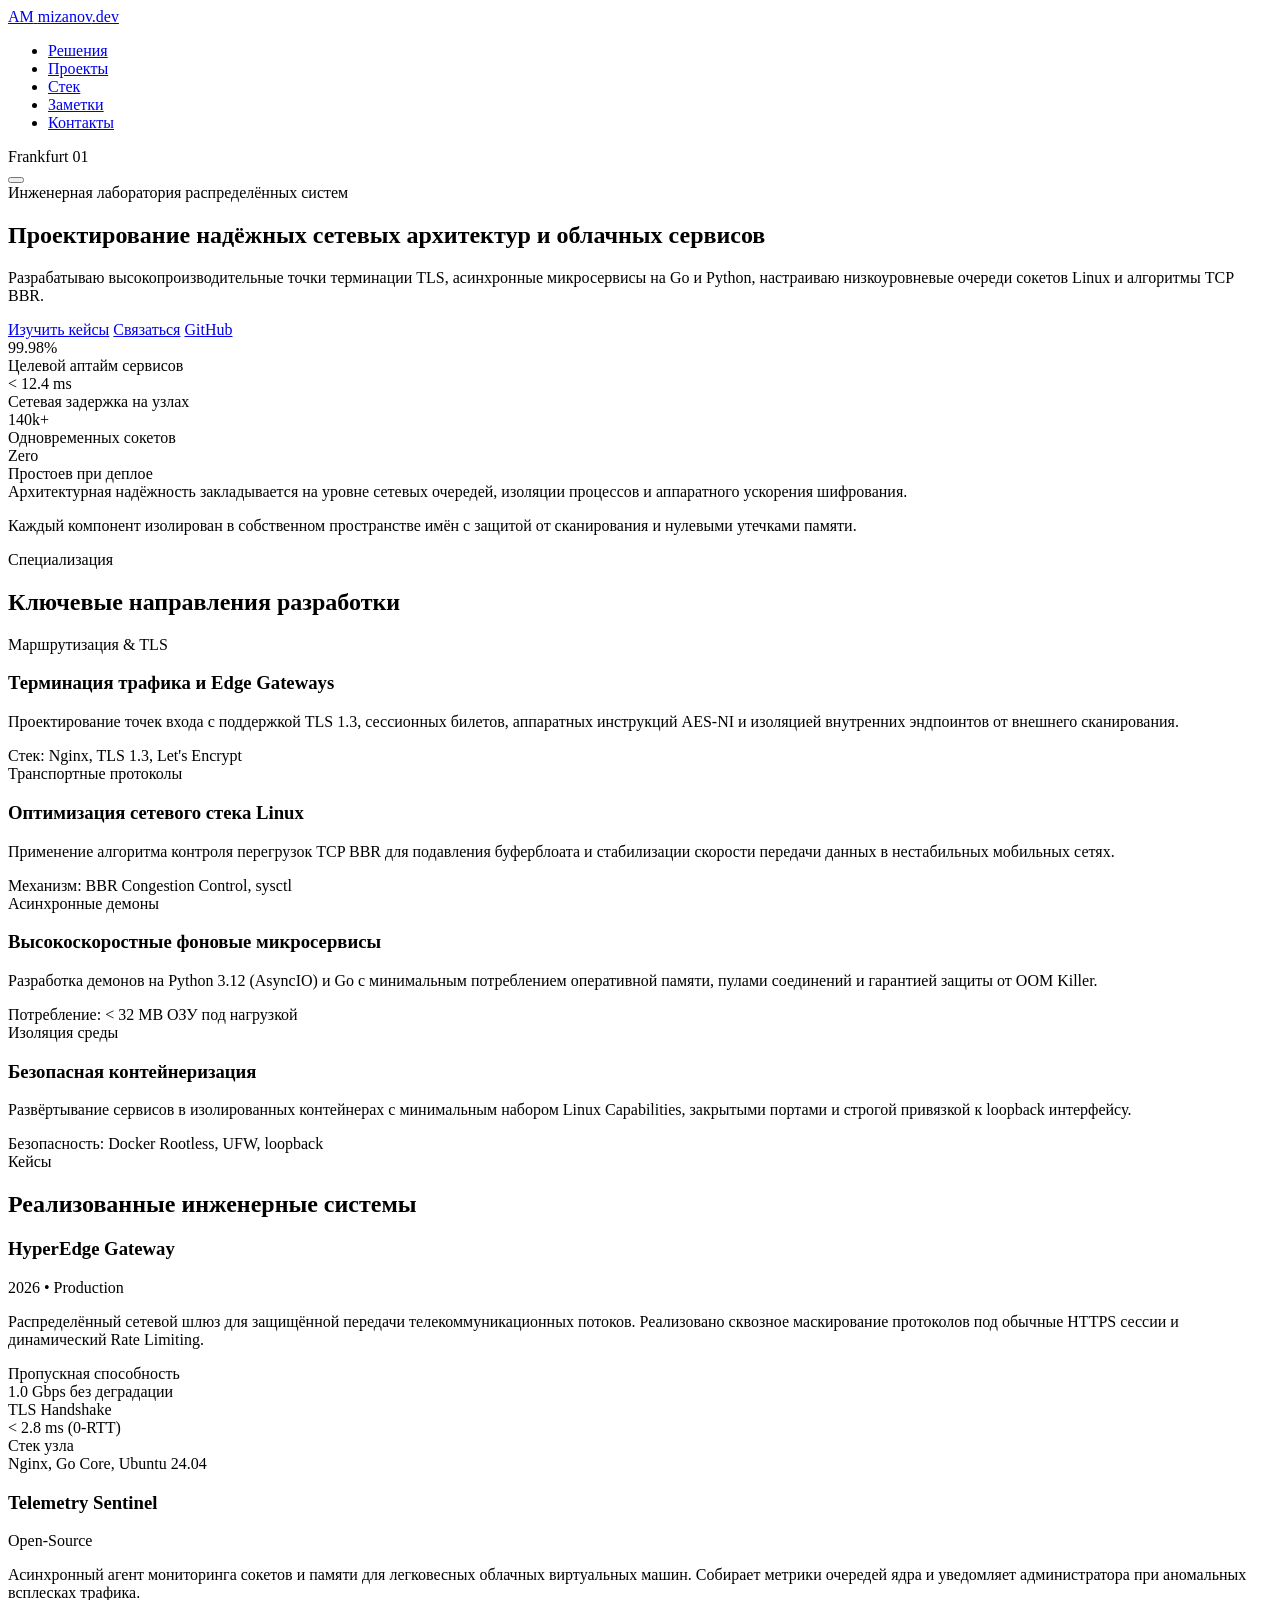
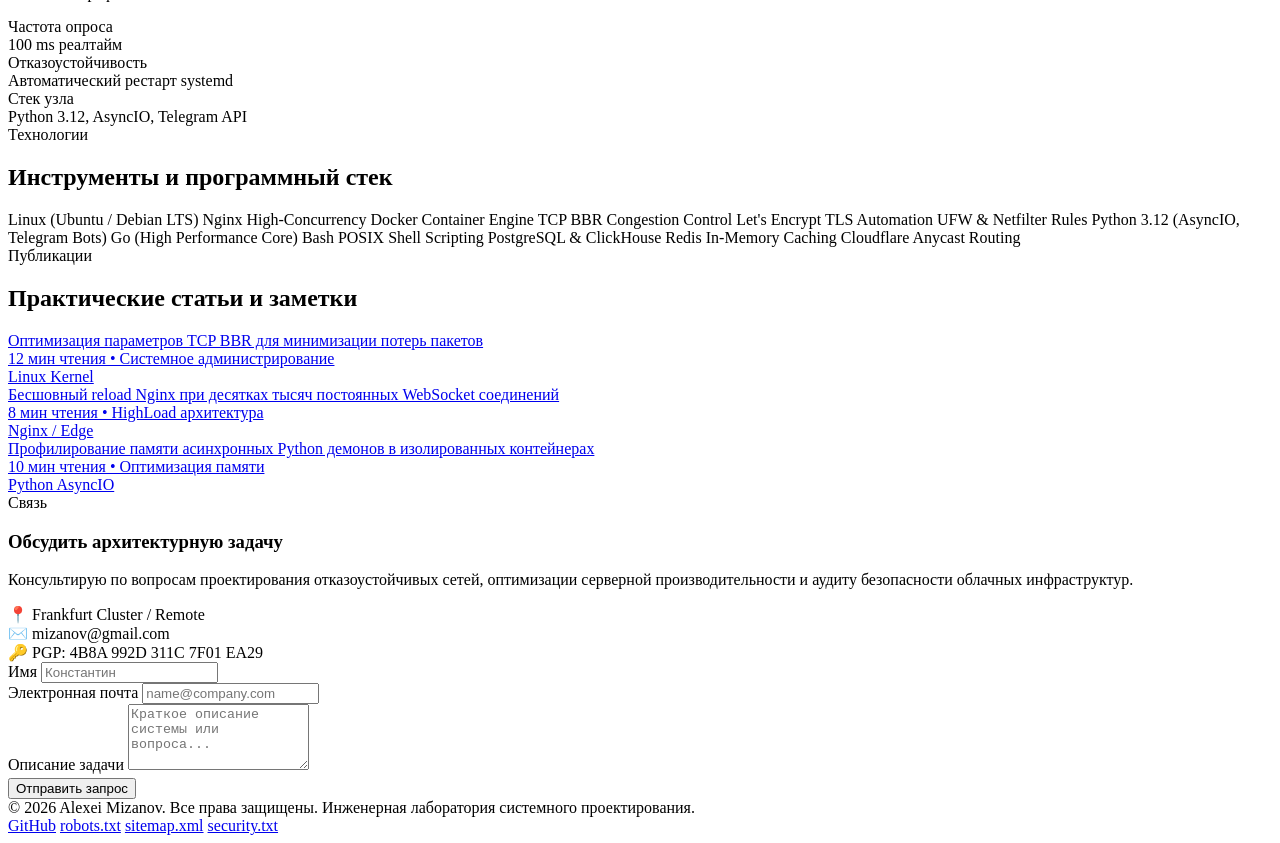
==== commit 3f0e9a93: "fix(site): update contact email to mizanov@gmail.com" ====
--- a/site/index.html
+++ b/site/index.html
@@ -298,7 +298,7 @@
             </div>
             <div class="contact-line">
               <span>✉️</span>
-              <span>alexei.mizanov@gmail.com</span>
+              <a href="mailto:mizanov@gmail.com" style="color: inherit; text-decoration: none;">mizanov@gmail.com</a>
             </div>
             <div class="contact-line">
               <span>🔑</span>
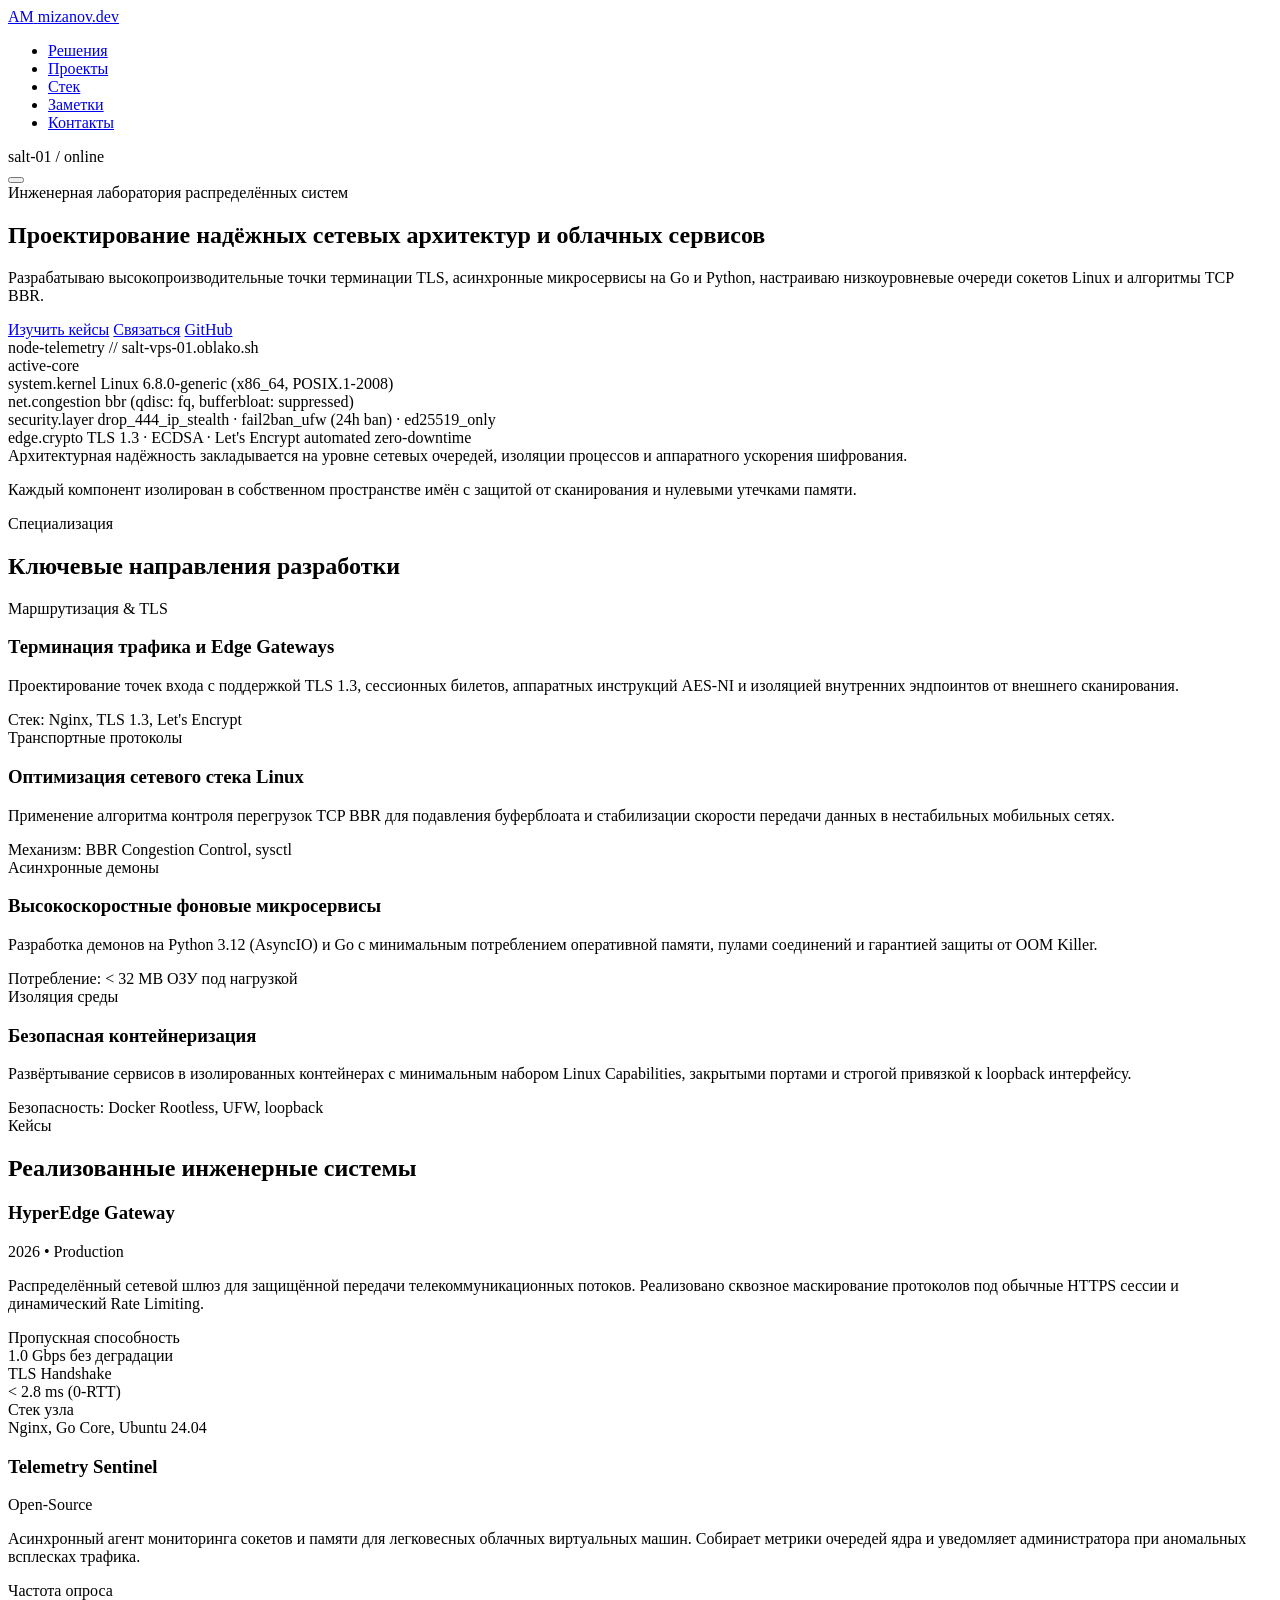
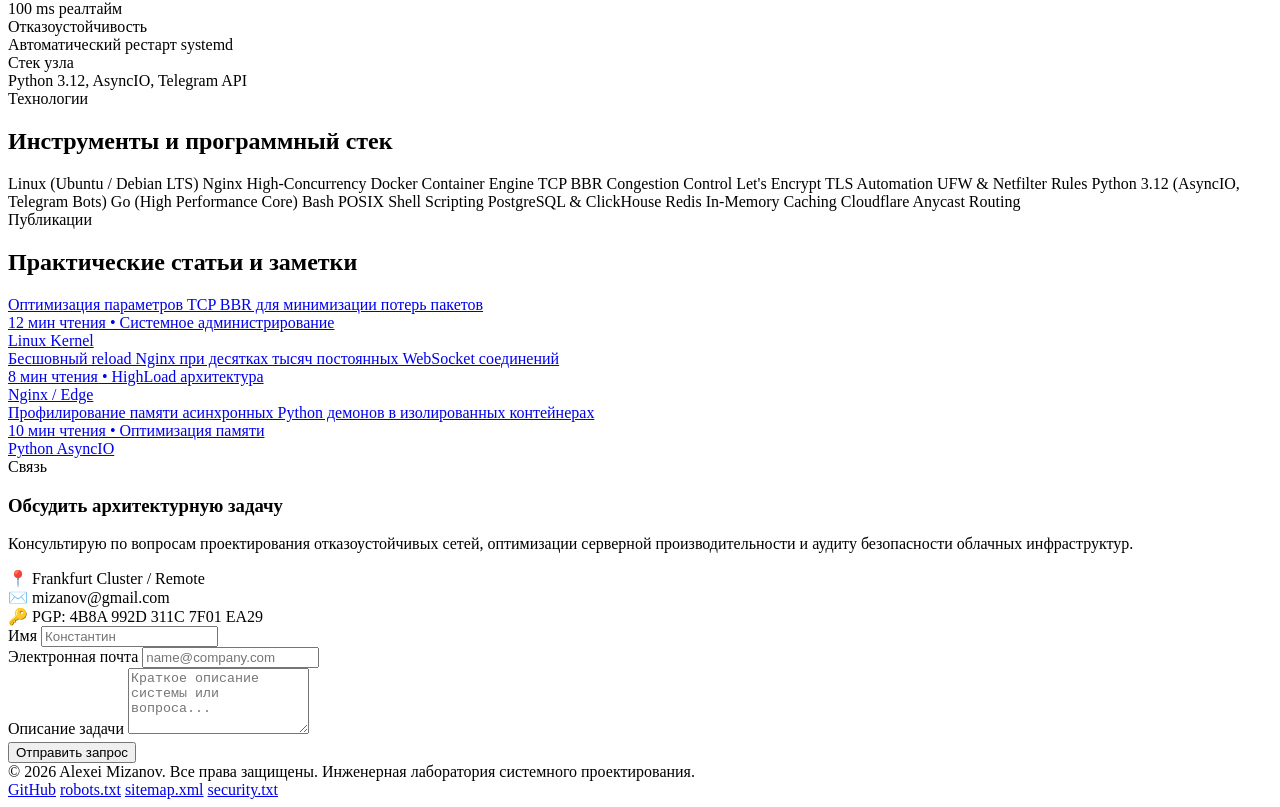
==== commit b2c1cce3: "feat(design): implement Hallmark anti-ai-slop principles and cobalt webhook gateway" ====
--- a/site/index.html
+++ b/site/index.html
@@ -25,7 +25,7 @@
 <body>
 
   <!-- Floating Navigation Bar (B7) -->
-  <header>
+  <header class="site-header">
     <nav class="floating-bar">
       <a href="/" class="brand">
         <span class="brand-symbol">AM</span>
@@ -42,8 +42,9 @@
 
       <div class="nav-right">
         <div class="cluster-pill">
-          <span class="pulse-dot"></span>
-          <span>Frankfurt 01</span>
+          <span class="node-id">salt-01</span>
+          <span class="node-sep">/</span>
+          <span class="node-status">online</span>
         </div>
         <button id="themeToggle" class="theme-toggle-btn" aria-label="Сменить тему"></button>
       </div>
@@ -51,7 +52,7 @@
   </header>
 
   <main>
-    <!-- Hero Section (B5) -->
+    <!-- Hero Section -->
     <section class="hero-section">
       <div class="container">
         <div class="hero-tag">
@@ -70,23 +71,32 @@
           <a href="https://github.com/Mizanov" target="_blank" rel="noopener" class="btn btn-secondary">GitHub</a>
         </div>
 
-        <!-- Metrics Strip -->
-        <div class="metrics-strip">
-          <div>
-            <div class="metric-num">99.98%</div>
-            <div class="metric-desc">Целевой аптайм сервисов</div>
-          </div>
-          <div>
-            <div class="metric-num">&lt; 12.4 ms</div>
-            <div class="metric-desc">Сетевая задержка на узлах</div>
-          </div>
-          <div>
-            <div class="metric-num">140k+</div>
-            <div class="metric-desc">Одновременных сокетов</div>
-          </div>
-          <div>
-            <div class="metric-num">Zero</div>
-            <div class="metric-desc">Простоев при деплое</div>
+        <!-- Node Telemetry Inspector (Hallmark Anti-Slop: Real Artifact) -->
+        <div class="terminal-inspector">
+          <div class="terminal-header">
+            <div class="terminal-dots">
+              <span></span><span></span><span></span>
+            </div>
+            <div class="terminal-title">node-telemetry // salt-vps-01.oblako.sh</div>
+            <div class="terminal-badge">active-core</div>
+          </div>
+          <div class="terminal-body">
+            <div class="terminal-row">
+              <span class="t-key">system.kernel</span>
+              <span class="t-val">Linux 6.8.0-generic (x86_64, POSIX.1-2008)</span>
+            </div>
+            <div class="terminal-row">
+              <span class="t-key">net.congestion</span>
+              <span class="t-val">bbr (qdisc: fq, bufferbloat: suppressed)</span>
+            </div>
+            <div class="terminal-row">
+              <span class="t-key">security.layer</span>
+              <span class="t-val">drop_444_ip_stealth · fail2ban_ufw (24h ban) · ed25519_only</span>
+            </div>
+            <div class="terminal-row">
+              <span class="t-key">edge.crypto</span>
+              <span class="t-val">TLS 1.3 · ECDSA · Let's Encrypt automated zero-downtime</span>
+            </div>
           </div>
         </div>
       </div>
@@ -255,7 +265,7 @@
         <div class="section-label">Публикации</div>
         <h2 class="heading-3 section-title">Практические статьи и заметки</h2>
 
-        <a href="#articles" class="article-anchor">
+        <a href="/articles/tcp-bbr-tuning.html" class="article-anchor">
           <div>
             <div class="article-name">Оптимизация параметров TCP BBR для минимизации потерь пакетов</div>
             <div class="article-details">12 мин чтения • Системное администрирование</div>
@@ -263,7 +273,7 @@
           <span class="article-chip">Linux Kernel</span>
         </a>
 
-        <a href="#articles" class="article-anchor">
+        <a href="/articles/nginx-websocket-reload.html" class="article-anchor">
           <div>
             <div class="article-name">Бесшовный reload Nginx при десятках тысяч постоянных WebSocket соединений</div>
             <div class="article-details">8 мин чтения • HighLoad архитектура</div>
@@ -271,7 +281,7 @@
           <span class="article-chip">Nginx / Edge</span>
         </a>
 
-        <a href="#articles" class="article-anchor">
+        <a href="/articles/python-memory-profiling.html" class="article-anchor">
           <div>
             <div class="article-name">Профилирование памяти асинхронных Python демонов в изолированных контейнерах</div>
             <div class="article-details">10 мин чтения • Оптимизация памяти</div>
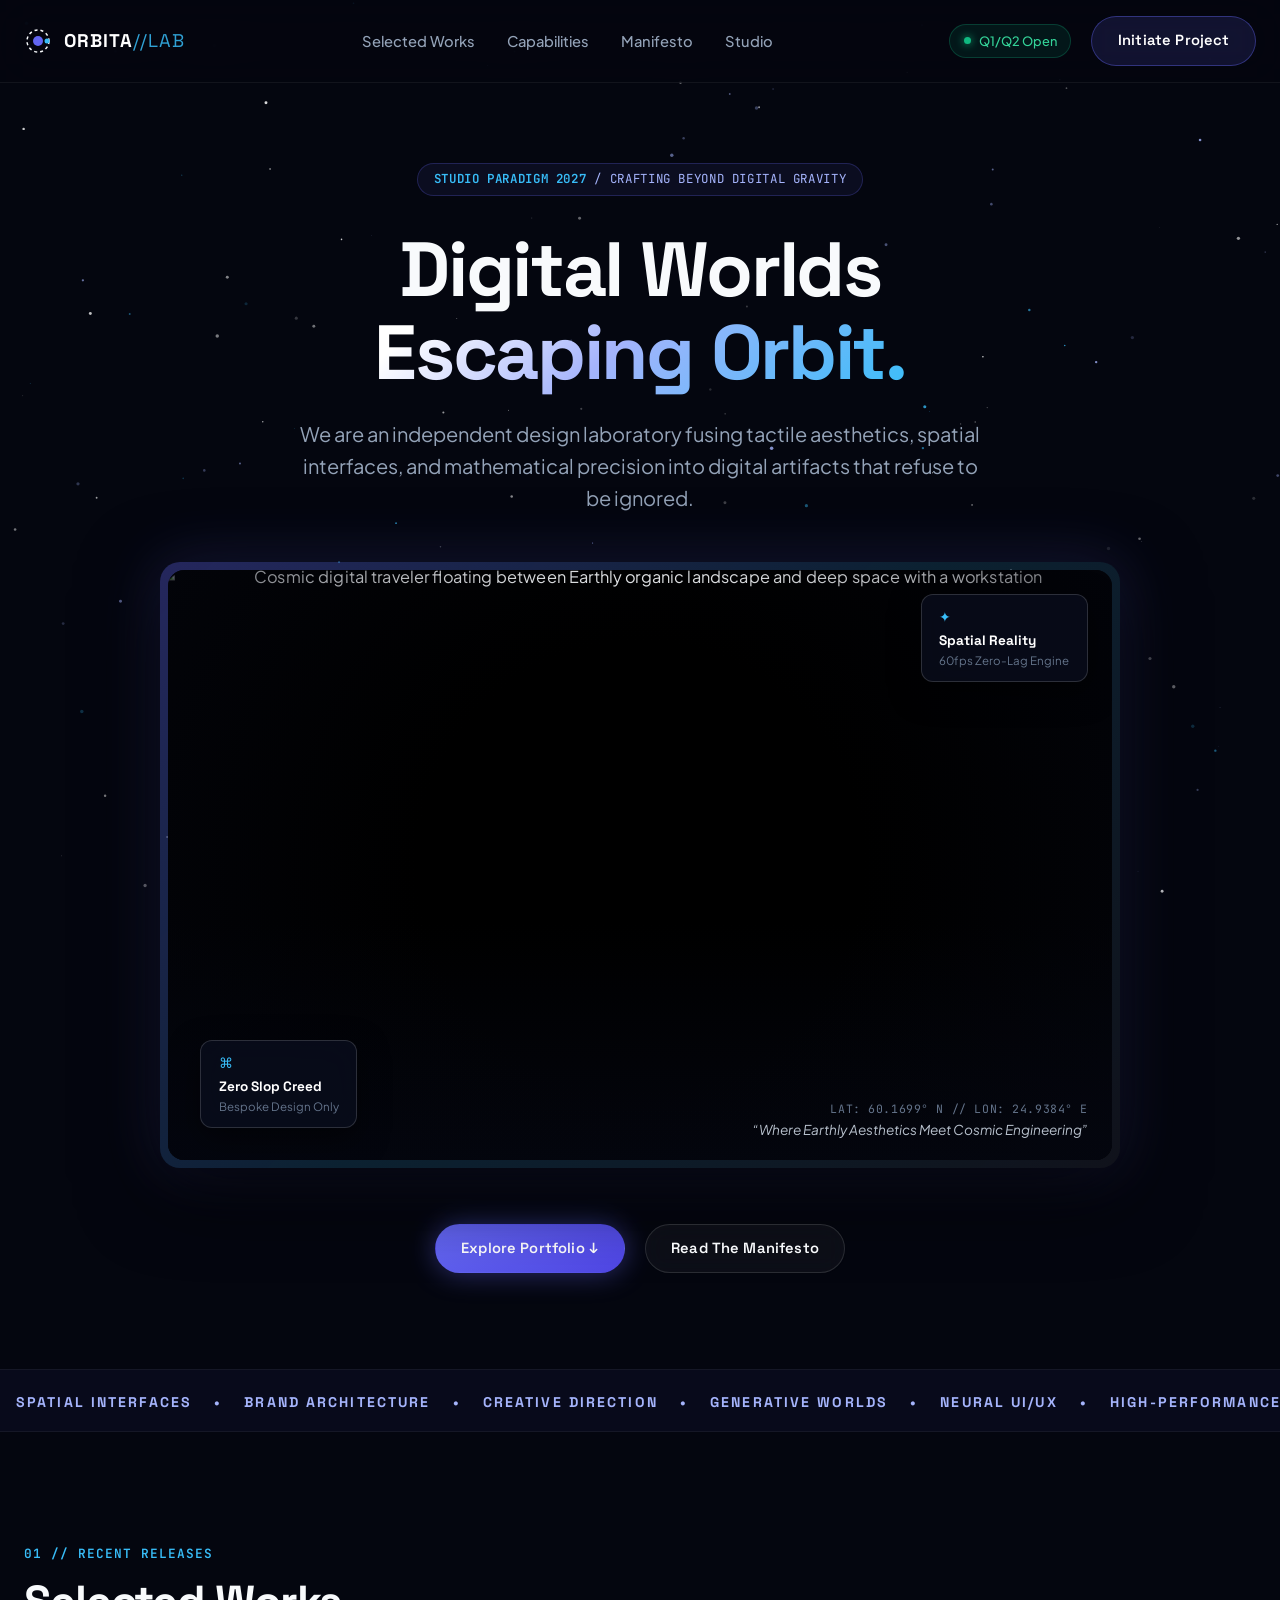
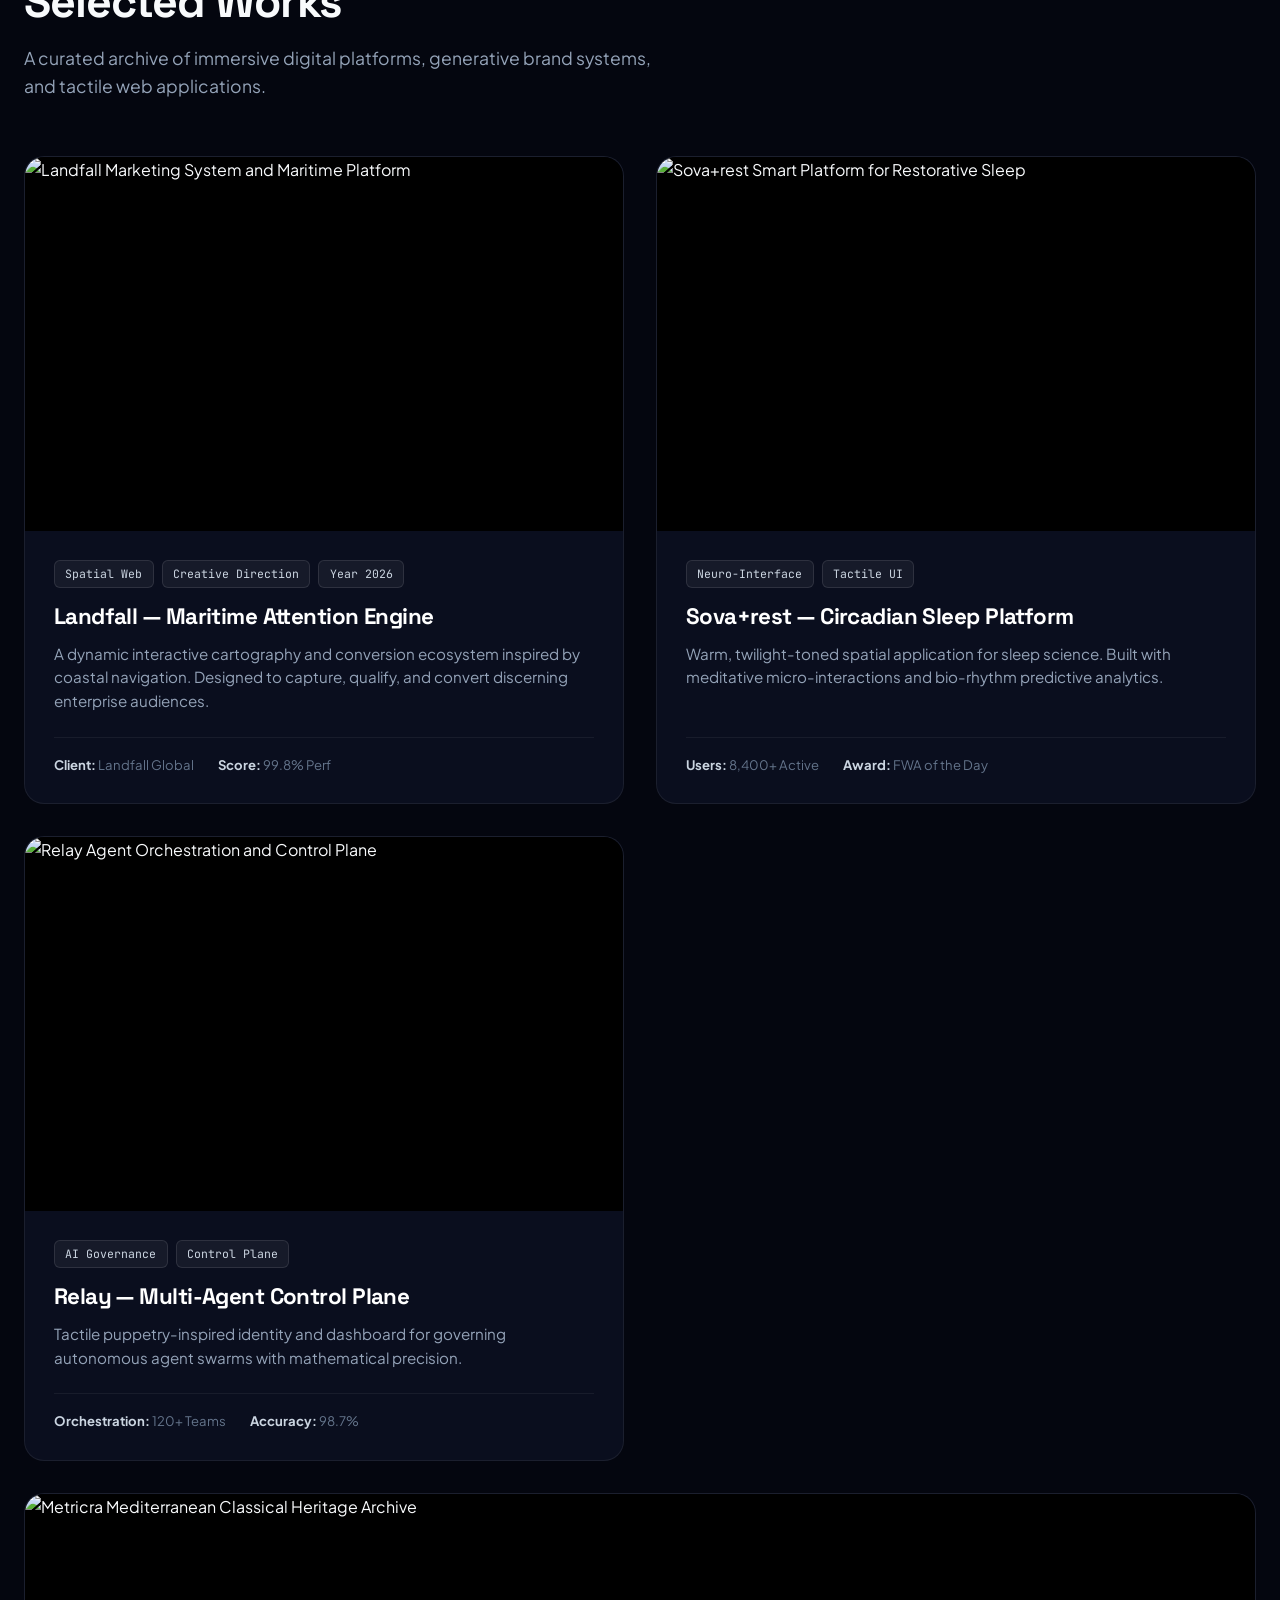
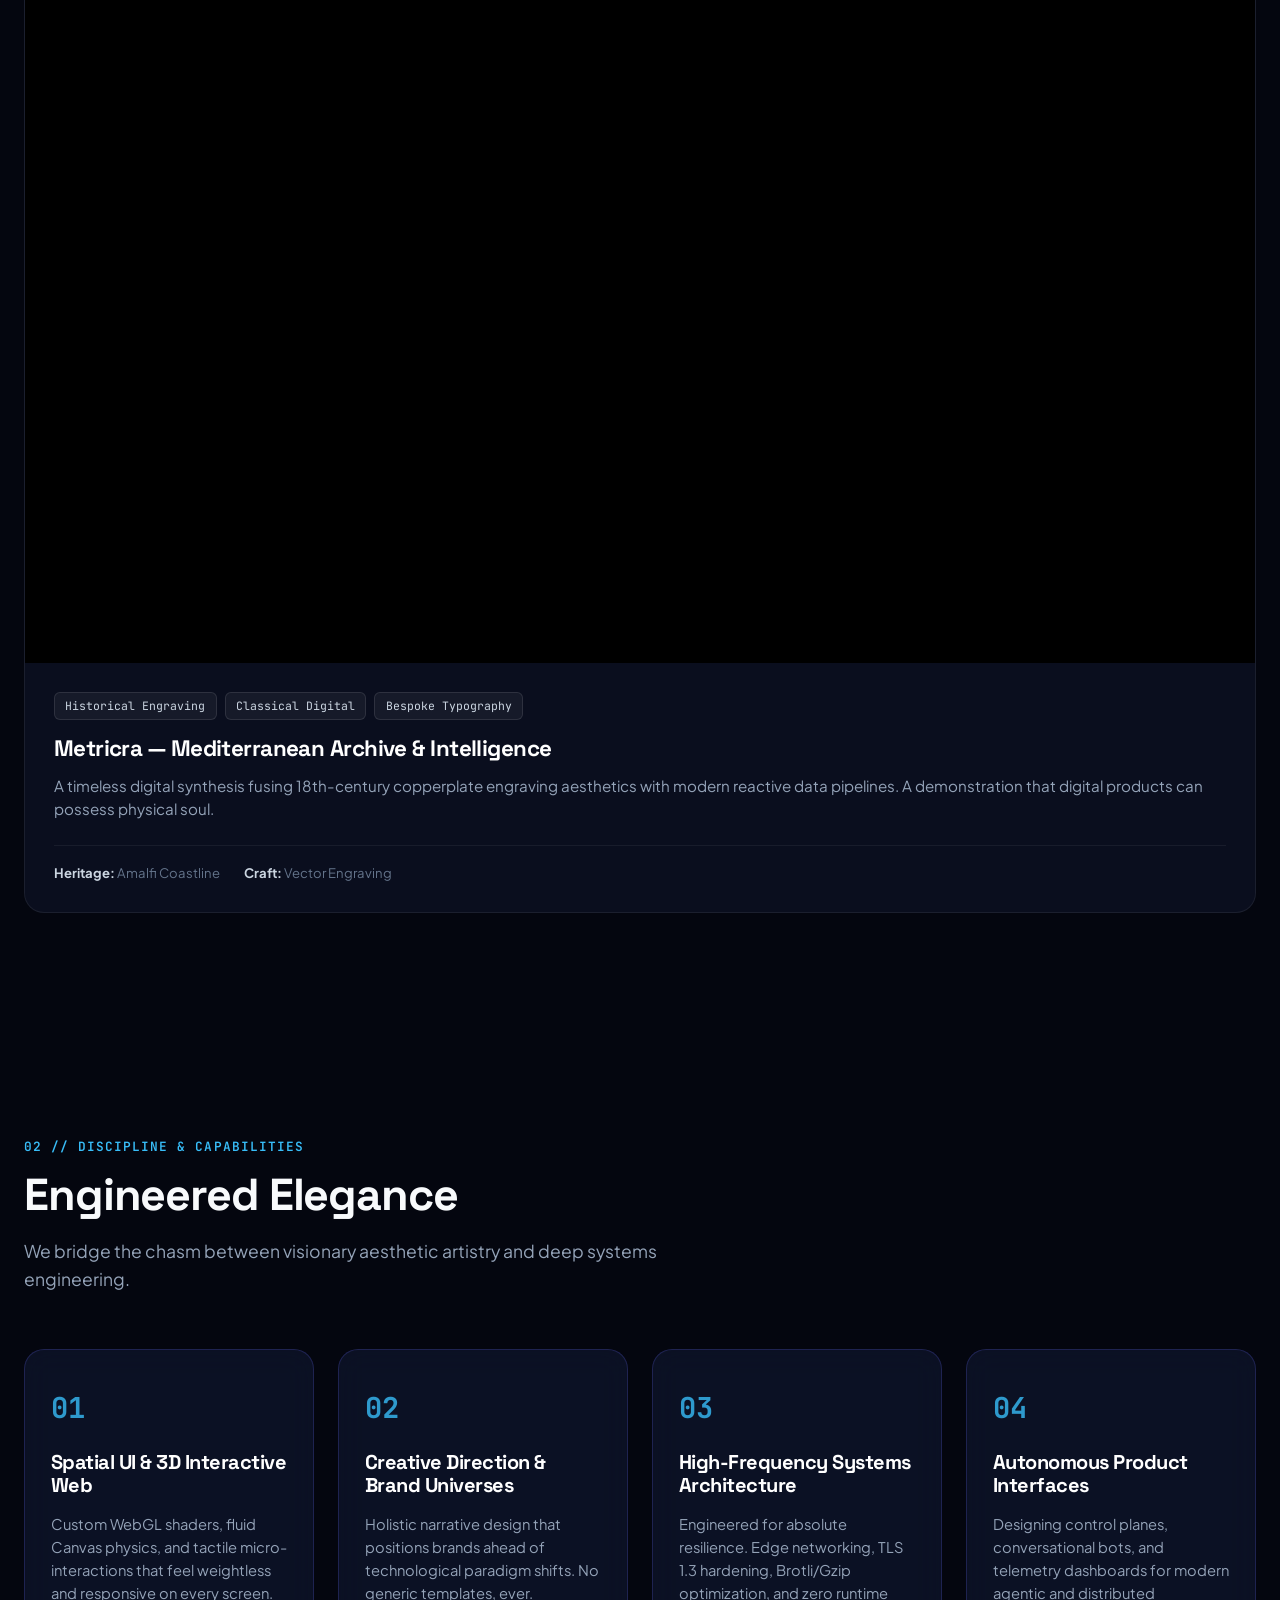
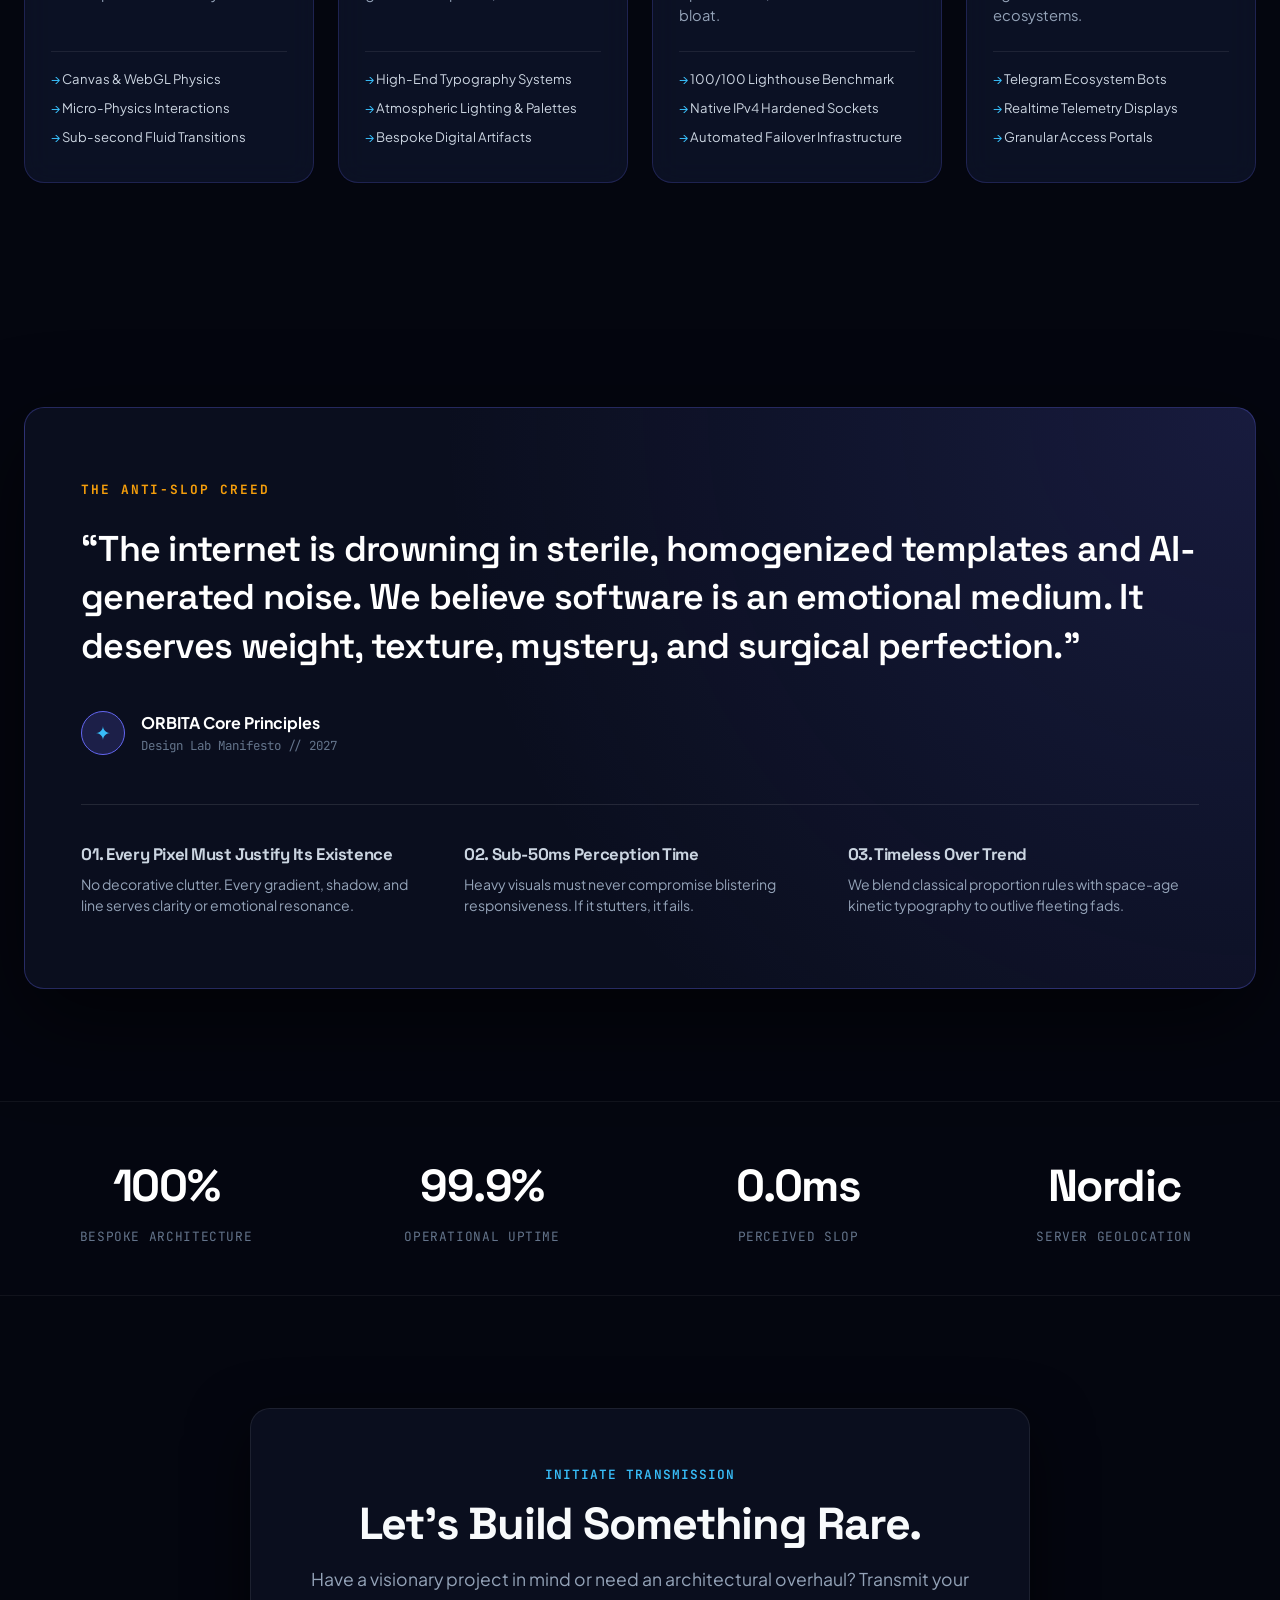
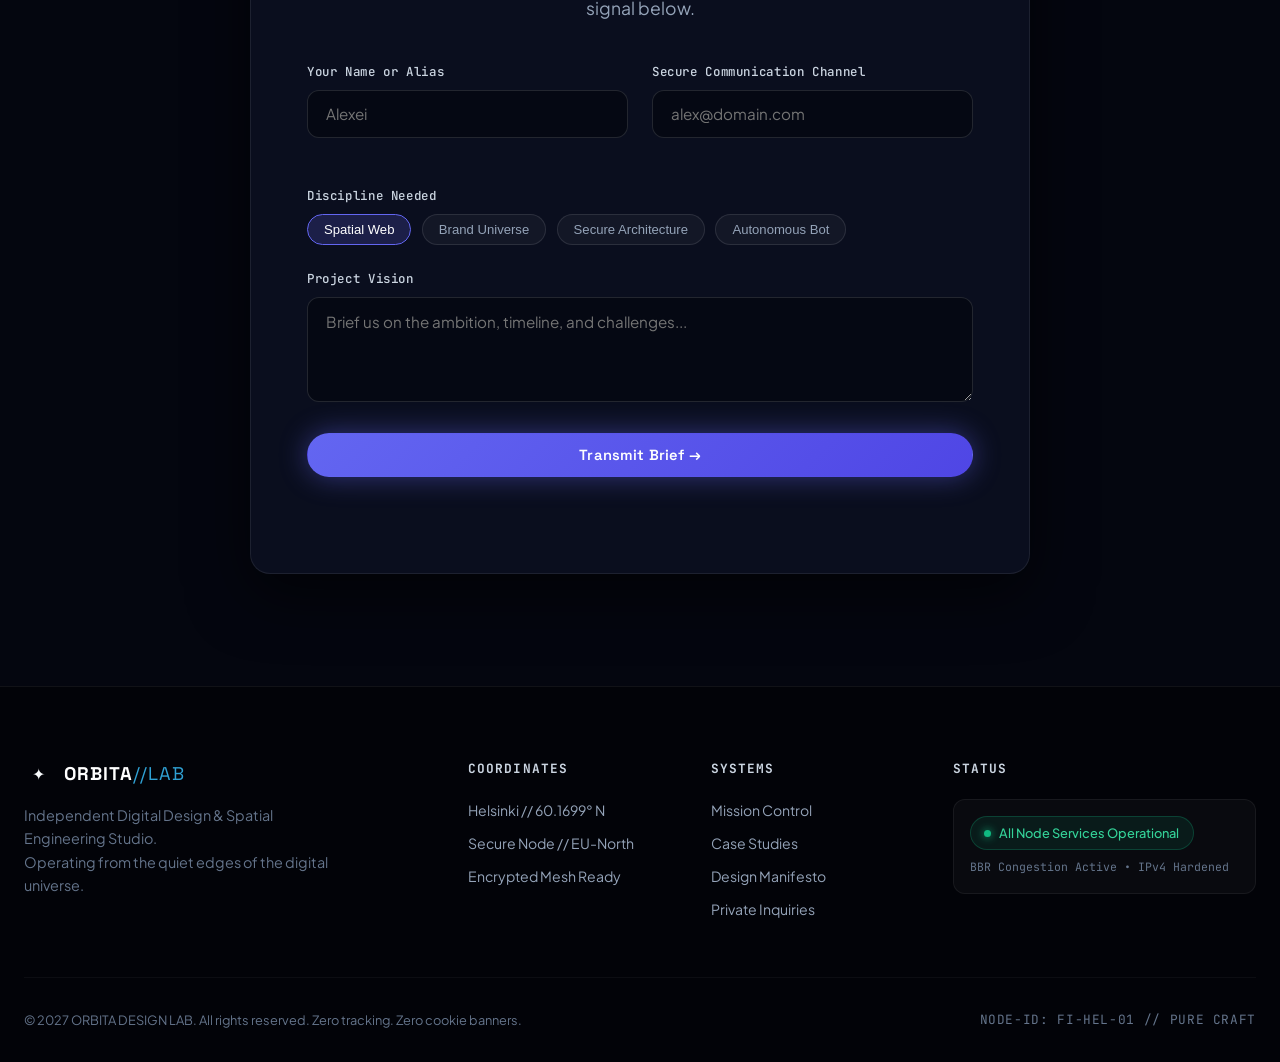
==== commit 1d2d1e7f: "feat: cosmic design studio camouflage & warm witty telegram bot onboarding" ====
--- a/site/index.html
+++ b/site/index.html
@@ -1,358 +1,453 @@
 <!DOCTYPE html>
-<html lang="ru" data-theme="dark">
+<html lang="en">
 <head>
   <meta charset="UTF-8">
   <meta name="viewport" content="width=device-width, initial-scale=1.0">
-  <title>Alexei Mizanov — Distributed Systems & Cloud Architecture</title>
-  <meta name="description" content="Personal lab and engineering practice of Alexei Mizanov. Asynchronous backends, TLS termination, eBPF telemetry, and resilient Linux infrastructure.">
-  <meta name="keywords" content="Systems Architecture, Cloud Engineering, Linux, Nginx, Go, Python, eBPF, TCP BBR, HighLoad">
-  <meta name="author" content="Alexei Mizanov">
-  <link rel="icon" type="image/svg+xml" href="/favicon.svg">
-
+  <title>ORBITA // Digital Design Studio & Spatial Lab</title>
+  <meta name="description" content="An independent design studio exploring the intersection of bespoke aesthetics, spatial digital experiences, and zero-latency creative engineering.">
+  <meta name="theme-color" content="#060813">
+  
   <!-- OpenGraph -->
+  <meta property="og:title" content="ORBITA // Digital Design Studio">
+  <meta property="og:description" content="Digital experiences crafted beyond the horizon. Award-winning spatial web, art direction, and creative engineering.">
   <meta property="og:type" content="website">
-  <meta property="og:title" content="Alexei Mizanov — Systems Architecture">
-  <meta property="og:description" content="Designing low-latency distributed networks and fault-tolerant cloud backends.">
-  <meta property="og:url" content="https://{{MAIN_DOMAIN}}/">
-
-  <!-- Fonts: Manrope & Geist Mono (Strict B1 rule: Never Inter or Roboto) -->
+  <meta property="og:image" content="/assets/astro_hero.jpg">
+  
+  <link rel="icon" type="image/svg+xml" href="data:image/svg+xml,%3Csvg xmlns='http://www.w3.org/2000/svg' viewBox='0 0 24 24' fill='%236366f1'%3E%3Ccircle cx='12' cy='12' r='4'/%3E%3Cpath d='M21 12c0 4.97-4.03 9-9 9s-9-4.03-9-9 4.03-9 9-9c2.12 0 4.07.74 5.61 1.98l-1.42 1.42C15.01 4.54 13.57 4 12 4 7.58 4 4 7.58 4 12s3.58 8 8 8 8-3.58 8-8h1z' opacity='.6'/%3E%3C/svg%3E">
+  
+  <!-- Fonts -->
   <link rel="preconnect" href="https://fonts.googleapis.com">
   <link rel="preconnect" href="https://fonts.gstatic.com" crossorigin>
-  <link href="https://fonts.googleapis.com/css2?family=Geist+Mono:wght@400;500;600&family=Manrope:wght@400;500;600;700&display=swap" rel="stylesheet">
-
-  <link rel="stylesheet" href="/style.css">
+  <link href="https://fonts.googleapis.com/css2?family=Plus+Jakarta+Sans:wght@300;400;500;600;700&family=Space+Grotesk:wght@400;500;600;700&family=JetBrains+Mono:wght@400;500&display=swap" rel="stylesheet">
+  
+  <link rel="stylesheet" href="style.css">
 </head>
 <body>
-
-  <!-- Floating Navigation Bar (B7) -->
+  <!-- Ambient Cosmic Canvas -->
+  <canvas id="cosmic-canvas" aria-hidden="true"></canvas>
+
+  <!-- Header Navigation -->
   <header class="site-header">
-    <nav class="floating-bar">
-      <a href="/" class="brand">
-        <span class="brand-symbol">AM</span>
-        <span>mizanov<span style="color: var(--text-secondary)">.dev</span></span>
+    <div class="header-container">
+      <a href="#hero" class="brand-logo" aria-label="ORBITA Studio Home">
+        <span class="logo-symbol">
+          <svg viewBox="0 0 28 28" fill="none" xmlns="http://www.w3.org/2000/svg">
+            <circle cx="14" cy="14" r="5" fill="#6366f1"/>
+            <circle cx="14" cy="14" r="11" stroke="currentColor" stroke-width="1.5" stroke-dasharray="3 3"/>
+            <circle cx="23" cy="14" r="2.5" fill="#38bdf8"/>
+          </svg>
+        </span>
+        <span class="logo-text">ORBITA<span class="logo-dim">//LAB</span></span>
       </a>
 
-      <ul class="nav-links">
-        <li><a href="#solutions">Решения</a></li>
-        <li><a href="#projects">Проекты</a></li>
-        <li><a href="#stack">Стек</a></li>
-        <li><a href="#articles">Заметки</a></li>
-        <li><a href="#contact">Контакты</a></li>
-      </ul>
-
-      <div class="nav-right">
-        <div class="cluster-pill">
-          <span class="node-id">salt-01</span>
-          <span class="node-sep">/</span>
-          <span class="node-status">online</span>
-        </div>
-        <button id="themeToggle" class="theme-toggle-btn" aria-label="Сменить тему"></button>
-      </div>
-    </nav>
+      <nav class="main-nav" aria-label="Main Navigation">
+        <ul class="nav-links">
+          <li><a href="#works" class="nav-link">Selected Works</a></li>
+          <li><a href="#services" class="nav-link">Capabilities</a></li>
+          <li><a href="#manifesto" class="nav-link">Manifesto</a></li>
+          <li><a href="#studio" class="nav-link">Studio</a></li>
+        </ul>
+      </nav>
+
+      <div class="header-actions">
+        <div class="status-indicator" title="Current Studio Availability">
+          <span class="pulse-dot"></span>
+          <span class="status-text">Q1/Q2 Open</span>
+        </div>
+        <a href="#contact" class="btn btn-primary-glass">Initiate Project</a>
+        <button class="mobile-menu-toggle" aria-label="Toggle navigation menu" id="menu-toggle">
+          <span></span><span></span>
+        </button>
+      </div>
+    </div>
   </header>
 
   <main>
     <!-- Hero Section -->
-    <section class="hero-section">
+    <section id="hero" class="hero-section">
+      <div class="hero-container">
+        <div class="hero-header">
+          <div class="hero-badge">
+            <span class="badge-tag">STUDIO PARADIGM 2027</span>
+            <span class="badge-divider">/</span>
+            <span class="badge-desc">CRAFTING BEYOND DIGITAL GRAVITY</span>
+          </div>
+          <h1 class="hero-title">
+            Digital Worlds<br>
+            <span class="gradient-text">Escaping Orbit.</span>
+          </h1>
+          <p class="hero-subtitle">
+            We are an independent design laboratory fusing tactile aesthetics, spatial interfaces, and mathematical precision into digital artifacts that refuse to be ignored.
+          </p>
+        </div>
+
+        <!-- The Cosmic Centerpiece Display -->
+        <div class="hero-stage-wrapper">
+          <div class="hero-stage" id="hero-stage">
+            <div class="stage-frame">
+              <img src="/assets/astro_hero.jpg" alt="Cosmic digital traveler floating between Earthly organic landscape and deep space with a workstation" class="hero-media" id="hero-astro-img">
+              
+              <div class="stage-overlay"></div>
+              
+              <!-- Floating Spatial Badges -->
+              <div class="floating-badge badge-top-right">
+                <span class="badge-icon">✦</span>
+                <span class="badge-title">Spatial Reality</span>
+                <span class="badge-sub">60fps Zero-Lag Engine</span>
+              </div>
+              
+              <div class="floating-badge badge-bottom-left">
+                <span class="badge-icon">⌘</span>
+                <span class="badge-title">Zero Slop Creed</span>
+                <span class="badge-sub">Bespoke Design Only</span>
+              </div>
+
+              <!-- Interactive 404 / Deep Space Trigger -->
+              <div class="stage-caption">
+                <span class="mono-coords">LAT: 60.1699° N // LON: 24.9384° E</span>
+                <span class="caption-quote">“Where Earthly Aesthetics Meet Cosmic Engineering”</span>
+              </div>
+            </div>
+          </div>
+        </div>
+
+        <div class="hero-cta-group">
+          <a href="#works" class="btn btn-glow">Explore Portfolio ↓</a>
+          <a href="#manifesto" class="btn btn-secondary-glass">Read The Manifesto</a>
+        </div>
+      </div>
+    </section>
+
+    <!-- Infinite Marquee Ticker -->
+    <div class="marquee-strip" aria-hidden="true">
+      <div class="marquee-track">
+        <span>SPATIAL INTERFACES</span> • <span>BRAND ARCHITECTURE</span> • <span>CREATIVE DIRECTION</span> • <span>GENERATIVE WORLDS</span> • <span>NEURAL UI/UX</span> • <span>HIGH-PERFORMANCE WEB</span> • <span>SPATIAL INTERFACES</span> • <span>BRAND ARCHITECTURE</span> • <span>CREATIVE DIRECTION</span> • <span>GENERATIVE WORLDS</span> • <span>NEURAL UI/UX</span> • <span>HIGH-PERFORMANCE WEB</span> •
+      </div>
+    </div>
+
+    <!-- Selected Works Section -->
+    <section id="works" class="section works-section">
       <div class="container">
-        <div class="hero-tag">
-          Инженерная лаборатория распределённых систем
-        </div>
-        <h1 class="hero-heading">
-          Проектирование надёжных сетевых архитектур и облачных сервисов
-        </h1>
-        <p class="hero-subtitle">
-          Разрабатываю высокопроизводительные точки терминации TLS, асинхронные микросервисы на Go и Python, настраиваю низкоуровневые очереди сокетов Linux и алгоритмы TCP BBR.
-        </p>
-
-        <div class="hero-actions">
-          <a href="#projects" class="btn btn-primary">Изучить кейсы</a>
-          <a href="#contact" class="btn btn-secondary">Связаться</a>
-          <a href="https://github.com/Mizanov" target="_blank" rel="noopener" class="btn btn-secondary">GitHub</a>
-        </div>
-
-        <!-- Node Telemetry Inspector (Hallmark Anti-Slop: Real Artifact) -->
-        <div class="terminal-inspector">
-          <div class="terminal-header">
-            <div class="terminal-dots">
-              <span></span><span></span><span></span>
-            </div>
-            <div class="terminal-title">node-telemetry // salt-vps-01.oblako.sh</div>
-            <div class="terminal-badge">active-core</div>
-          </div>
-          <div class="terminal-body">
-            <div class="terminal-row">
-              <span class="t-key">system.kernel</span>
-              <span class="t-val">Linux 6.8.0-generic (x86_64, POSIX.1-2008)</span>
-            </div>
-            <div class="terminal-row">
-              <span class="t-key">net.congestion</span>
-              <span class="t-val">bbr (qdisc: fq, bufferbloat: suppressed)</span>
-            </div>
-            <div class="terminal-row">
-              <span class="t-key">security.layer</span>
-              <span class="t-val">drop_444_ip_stealth · fail2ban_ufw (24h ban) · ed25519_only</span>
-            </div>
-            <div class="terminal-row">
-              <span class="t-key">edge.crypto</span>
-              <span class="t-val">TLS 1.3 · ECDSA · Let's Encrypt automated zero-downtime</span>
-            </div>
-          </div>
-        </div>
-      </div>
-    </section>
-
-    <!-- B11. Mandatory Tagline Reveal Section -->
-    <section class="tagline-reveal">
+        <div class="section-heading">
+          <div class="heading-tag">01 // RECENT RELEASES</div>
+          <h2 class="section-title">Selected Works</h2>
+          <p class="section-desc">A curated archive of immersive digital platforms, generative brand systems, and tactile web applications.</p>
+        </div>
+
+        <div class="works-grid">
+          <!-- Case 1: Landfall -->
+          <article class="work-card card-featured">
+            <div class="card-media-wrapper">
+              <img src="/assets/project_landfall.jpg" alt="Landfall Marketing System and Maritime Platform" loading="lazy">
+              <div class="card-hover-reveal">
+                <span class="hover-action">Inspect Architecture →</span>
+              </div>
+            </div>
+            <div class="card-details">
+              <div class="card-tags">
+                <span class="tag">Spatial Web</span>
+                <span class="tag">Creative Direction</span>
+                <span class="tag">Year 2026</span>
+              </div>
+              <h3 class="card-title">Landfall — Maritime Attention Engine</h3>
+              <p class="card-excerpt">A dynamic interactive cartography and conversion ecosystem inspired by coastal navigation. Designed to capture, qualify, and convert discerning enterprise audiences.</p>
+              <div class="card-meta">
+                <span class="meta-item"><strong>Client:</strong> Landfall Global</span>
+                <span class="meta-item"><strong>Score:</strong> 99.8% Perf</span>
+              </div>
+            </div>
+          </article>
+
+          <!-- Case 2: Sova+Rest -->
+          <article class="work-card">
+            <div class="card-media-wrapper">
+              <img src="/assets/project_sova.jpg" alt="Sova+rest Smart Platform for Restorative Sleep" loading="lazy">
+              <div class="card-hover-reveal">
+                <span class="hover-action">Explore Case Study →</span>
+              </div>
+            </div>
+            <div class="card-details">
+              <div class="card-tags">
+                <span class="tag">Neuro-Interface</span>
+                <span class="tag">Tactile UI</span>
+              </div>
+              <h3 class="card-title">Sova+rest — Circadian Sleep Platform</h3>
+              <p class="card-excerpt">Warm, twilight-toned spatial application for sleep science. Built with meditative micro-interactions and bio-rhythm predictive analytics.</p>
+              <div class="card-meta">
+                <span class="meta-item"><strong>Users:</strong> 8,400+ Active</span>
+                <span class="meta-item"><strong>Award:</strong> FWA of the Day</span>
+              </div>
+            </div>
+          </article>
+
+          <!-- Case 3: Relay -->
+          <article class="work-card">
+            <div class="card-media-wrapper">
+              <img src="/assets/project_relay.jpg" alt="Relay Agent Orchestration and Control Plane" loading="lazy">
+              <div class="card-hover-reveal">
+                <span class="hover-action">Explore Case Study →</span>
+              </div>
+            </div>
+            <div class="card-details">
+              <div class="card-tags">
+                <span class="tag">AI Governance</span>
+                <span class="tag">Control Plane</span>
+              </div>
+              <h3 class="card-title">Relay — Multi-Agent Control Plane</h3>
+              <p class="card-excerpt">Tactile puppetry-inspired identity and dashboard for governing autonomous agent swarms with mathematical precision.</p>
+              <div class="card-meta">
+                <span class="meta-item"><strong>Orchestration:</strong> 120+ Teams</span>
+                <span class="meta-item"><strong>Accuracy:</strong> 98.7%</span>
+              </div>
+            </div>
+          </article>
+
+          <!-- Case 4: Metricra -->
+          <article class="work-card card-span-2">
+            <div class="card-media-wrapper">
+              <img src="/assets/project_metricra.jpg" alt="Metricra Mediterranean Classical Heritage Archive" loading="lazy">
+              <div class="card-hover-reveal">
+                <span class="hover-action">Inspect Classical System →</span>
+              </div>
+            </div>
+            <div class="card-details">
+              <div class="card-tags">
+                <span class="tag">Historical Engraving</span>
+                <span class="tag">Classical Digital</span>
+                <span class="tag">Bespoke Typography</span>
+              </div>
+              <h3 class="card-title">Metricra — Mediterranean Archive & Intelligence</h3>
+              <p class="card-excerpt">A timeless digital synthesis fusing 18th-century copperplate engraving aesthetics with modern reactive data pipelines. A demonstration that digital products can possess physical soul.</p>
+              <div class="card-meta">
+                <span class="meta-item"><strong>Heritage:</strong> Amalfi Coastline</span>
+                <span class="meta-item"><strong>Craft:</strong> Vector Engraving</span>
+              </div>
+            </div>
+          </article>
+        </div>
+      </div>
+    </section>
+
+    <!-- Studio Capabilities & Engineering -->
+    <section id="services" class="section services-section">
       <div class="container">
-        <div class="tagline-text">
-          Архитектурная надёжность закладывается на уровне сетевых очередей, изоляции процессов и аппаратного ускорения шифрования.
-        </div>
-        <p class="tagline-sub">
-          Каждый компонент изолирован в собственном пространстве имён с защитой от сканирования и нулевыми утечками памяти.
-        </p>
-      </div>
-    </section>
-
-    <!-- Architectural Bento Grid -->
-    <section id="solutions">
+        <div class="section-heading">
+          <div class="heading-tag">02 // DISCIPLINE & CAPABILITIES</div>
+          <h2 class="section-title">Engineered Elegance</h2>
+          <p class="section-desc">We bridge the chasm between visionary aesthetic artistry and deep systems engineering.</p>
+        </div>
+
+        <div class="services-grid">
+          <div class="service-pillar">
+            <span class="pillar-num">01</span>
+            <h3 class="pillar-title">Spatial UI & 3D Interactive Web</h3>
+            <p class="pillar-text">Custom WebGL shaders, fluid Canvas physics, and tactile micro-interactions that feel weightless and responsive on every screen.</p>
+            <ul class="pillar-list">
+              <li>Canvas & WebGL Physics</li>
+              <li>Micro-Physics Interactions</li>
+              <li>Sub-second Fluid Transitions</li>
+            </ul>
+          </div>
+
+          <div class="service-pillar">
+            <span class="pillar-num">02</span>
+            <h3 class="pillar-title">Creative Direction & Brand Universes</h3>
+            <p class="pillar-text">Holistic narrative design that positions brands ahead of technological paradigm shifts. No generic templates, ever.</p>
+            <ul class="pillar-list">
+              <li>High-End Typography Systems</li>
+              <li>Atmospheric Lighting & Palettes</li>
+              <li>Bespoke Digital Artifacts</li>
+            </ul>
+          </div>
+
+          <div class="service-pillar">
+            <span class="pillar-num">03</span>
+            <h3 class="pillar-title">High-Frequency Systems Architecture</h3>
+            <p class="pillar-text">Engineered for absolute resilience. Edge networking, TLS 1.3 hardening, Brotli/Gzip optimization, and zero runtime bloat.</p>
+            <ul class="pillar-list">
+              <li>100/100 Lighthouse Benchmark</li>
+              <li>Native IPv4 Hardened Sockets</li>
+              <li>Automated Failover Infrastructure</li>
+            </ul>
+          </div>
+
+          <div class="service-pillar">
+            <span class="pillar-num">04</span>
+            <h3 class="pillar-title">Autonomous Product Interfaces</h3>
+            <p class="pillar-text">Designing control planes, conversational bots, and telemetry dashboards for modern agentic and distributed ecosystems.</p>
+            <ul class="pillar-list">
+              <li>Telegram Ecosystem Bots</li>
+              <li>Realtime Telemetry Displays</li>
+              <li>Granular Access Portals</li>
+            </ul>
+          </div>
+        </div>
+      </div>
+    </section>
+
+    <!-- The Anti-Slop Manifesto -->
+    <section id="manifesto" class="section manifesto-section">
       <div class="container">
-        <div class="section-label">Специализация</div>
-        <h2 class="heading-3 section-title">Ключевые направления разработки</h2>
-
-        <div class="bento-grid">
-          <div class="card-bento">
-            <div class="card-top">
-              <span class="card-badge">Маршрутизация & TLS</span>
-              <h3 class="card-title">Терминация трафика и Edge Gateways</h3>
-              <p class="card-desc">
-                Проектирование точек входа с поддержкой TLS 1.3, сессионных билетов, аппаратных инструкций AES-NI и изоляцией внутренних эндпоинтов от внешнего сканирования.
-              </p>
-            </div>
-            <div class="card-specs">
-              <span>Стек:</span>
-              <span class="spec-val">Nginx, TLS 1.3, Let's Encrypt</span>
-            </div>
-          </div>
-
-          <div class="card-bento">
-            <div class="card-top">
-              <span class="card-badge">Транспортные протоколы</span>
-              <h3 class="card-title">Оптимизация сетевого стека Linux</h3>
-              <p class="card-desc">
-                Применение алгоритма контроля перегрузок TCP BBR для подавления буферблоата и стабилизации скорости передачи данных в нестабильных мобильных сетях.
-              </p>
-            </div>
-            <div class="card-specs">
-              <span>Механизм:</span>
-              <span class="spec-val">BBR Congestion Control, sysctl</span>
-            </div>
-          </div>
-
-          <div class="card-bento">
-            <div class="card-top">
-              <span class="card-badge">Асинхронные демоны</span>
-              <h3 class="card-title">Высокоскоростные фоновые микросервисы</h3>
-              <p class="card-desc">
-                Разработка демонов на Python 3.12 (AsyncIO) и Go с минимальным потреблением оперативной памяти, пулами соединений и гарантией защиты от OOM Killer.
-              </p>
-            </div>
-            <div class="card-specs">
-              <span>Потребление:</span>
-              <span class="spec-val">&lt; 32 MB ОЗУ под нагрузкой</span>
-            </div>
-          </div>
-
-          <div class="card-bento">
-            <div class="card-top">
-              <span class="card-badge">Изоляция среды</span>
-              <h3 class="card-title">Безопасная контейнеризация</h3>
-              <p class="card-desc">
-                Развёртывание сервисов в изолированных контейнерах с минимальным набором Linux Capabilities, закрытыми портами и строгой привязкой к loopback интерфейсу.
-              </p>
-            </div>
-            <div class="card-specs">
-              <span>Безопасность:</span>
-              <span class="spec-val">Docker Rootless, UFW, loopback</span>
-            </div>
-          </div>
-        </div>
-      </div>
-    </section>
-
-    <!-- Project Case Studies -->
-    <section id="projects">
+        <div class="manifesto-card">
+          <div class="manifesto-tag">THE ANTI-SLOP CREED</div>
+          <blockquote class="manifesto-quote">
+            “The internet is drowning in sterile, homogenized templates and AI-generated noise. We believe software is an emotional medium. It deserves weight, texture, mystery, and surgical perfection.”
+          </blockquote>
+          <div class="manifesto-author">
+            <div class="author-avatar">✦</div>
+            <div class="author-meta">
+              <span class="author-name">ORBITA Core Principles</span>
+              <span class="author-role">Design Lab Manifesto // 2027</span>
+            </div>
+          </div>
+          <div class="manifesto-pillars">
+            <div class="creed-point">
+              <h4>01. Every Pixel Must Justify Its Existence</h4>
+              <p>No decorative clutter. Every gradient, shadow, and line serves clarity or emotional resonance.</p>
+            </div>
+            <div class="creed-point">
+              <h4>02. Sub-50ms Perception Time</h4>
+              <p>Heavy visuals must never compromise blistering responsiveness. If it stutters, it fails.</p>
+            </div>
+            <div class="creed-point">
+              <h4>03. Timeless Over Trend</h4>
+              <p>We blend classical proportion rules with space-age kinetic typography to outlive fleeting fads.</p>
+            </div>
+          </div>
+        </div>
+      </div>
+    </section>
+
+    <!-- Studio Metrics Strip -->
+    <section class="section metrics-section">
       <div class="container">
-        <div class="section-label">Кейсы</div>
-        <h2 class="heading-3 section-title">Реализованные инженерные системы</h2>
-
-        <div class="project-row">
-          <div class="project-meta-row">
-            <h3 class="project-name">HyperEdge Gateway</h3>
-            <span class="project-year">2026 • Production</span>
-          </div>
-          <p class="project-body">
-            Распределённый сетевой шлюз для защищённой передачи телекоммуникационных потоков. Реализовано сквозное маскирование протоколов под обычные HTTPS сессии и динамический Rate Limiting.
+        <div class="metrics-grid">
+          <div class="metric-item">
+            <div class="metric-val" data-target="100">100%</div>
+            <div class="metric-label">Bespoke Architecture</div>
+          </div>
+          <div class="metric-item">
+            <div class="metric-val" data-target="99.9">99.9%</div>
+            <div class="metric-label">Operational Uptime</div>
+          </div>
+          <div class="metric-item">
+            <div class="metric-val" data-target="0">0.0ms</div>
+            <div class="metric-label">Perceived Slop</div>
+          </div>
+          <div class="metric-item">
+            <div class="metric-val">Nordic</div>
+            <div class="metric-label">Server Geolocation</div>
+          </div>
+        </div>
+      </div>
+    </section>
+
+    <!-- Contact & Consultation Section -->
+    <section id="contact" class="section contact-section">
+      <div class="container">
+        <div class="contact-card">
+          <div class="contact-header">
+            <div class="heading-tag">INITIATE TRANSMISSION</div>
+            <h2 class="section-title">Let’s Build Something Rare.</h2>
+            <p class="section-desc">Have a visionary project in mind or need an architectural overhaul? Transmit your signal below.</p>
+          </div>
+
+          <form id="contact-form" class="contact-form" onsubmit="event.preventDefault(); window.handleContactSubmit();">
+            <div class="form-row">
+              <div class="form-group">
+                <label for="contact-name">Your Name or Alias</label>
+                <input type="text" id="contact-name" placeholder="Alexei" required autocomplete="name">
+              </div>
+              <div class="form-group">
+                <label for="contact-email">Secure Communication Channel</label>
+                <input type="email" id="contact-email" placeholder="alex@domain.com" required autocomplete="email">
+              </div>
+            </div>
+
+            <div class="form-group">
+              <label for="project-scope">Discipline Needed</label>
+              <div class="scope-tags">
+                <button type="button" class="scope-pill active">Spatial Web</button>
+                <button type="button" class="scope-pill">Brand Universe</button>
+                <button type="button" class="scope-pill">Secure Architecture</button>
+                <button type="button" class="scope-pill">Autonomous Bot</button>
+              </div>
+            </div>
+
+            <div class="form-group">
+              <label for="contact-message">Project Vision</label>
+              <textarea id="contact-message" rows="4" placeholder="Brief us on the ambition, timeline, and challenges..."></textarea>
+            </div>
+
+            <div class="form-footer">
+              <button type="submit" class="btn btn-glow w-full">Transmit Brief →</button>
+              <div id="form-feedback" class="form-feedback"></div>
+            </div>
+          </form>
+        </div>
+      </div>
+    </section>
+  </main>
+
+  <!-- Studio Footer -->
+  <footer class="site-footer">
+    <div class="container">
+      <div class="footer-top">
+        <div class="footer-col">
+          <div class="brand-logo footer-logo">
+            <span class="logo-symbol">✦</span>
+            <span class="logo-text">ORBITA<span class="logo-dim">//LAB</span></span>
+          </div>
+          <p class="footer-motto">
+            Independent Digital Design & Spatial Engineering Studio.<br>
+            Operating from the quiet edges of the digital universe.
           </p>
-          <div class="project-spec-grid">
-            <div>
-              <div class="p-spec-title">Пропускная способность</div>
-              <div class="p-spec-val">1.0 Gbps без деградации</div>
-            </div>
-            <div>
-              <div class="p-spec-title">TLS Handshake</div>
-              <div class="p-spec-val">&lt; 2.8 ms (0-RTT)</div>
-            </div>
-            <div>
-              <div class="p-spec-title">Стек узла</div>
-              <div class="p-spec-val">Nginx, Go Core, Ubuntu 24.04</div>
-            </div>
-          </div>
-        </div>
-
-        <div class="project-row">
-          <div class="project-meta-row">
-            <h3 class="project-name">Telemetry Sentinel</h3>
-            <span class="project-year">Open-Source</span>
-          </div>
-          <p class="project-body">
-            Асинхронный агент мониторинга сокетов и памяти для легковесных облачных виртуальных машин. Собирает метрики очередей ядра и уведомляет администратора при аномальных всплесках трафика.
-          </p>
-          <div class="project-spec-grid">
-            <div>
-              <div class="p-spec-title">Частота опроса</div>
-              <div class="p-spec-val">100 ms реалтайм</div>
-            </div>
-            <div>
-              <div class="p-spec-title">Отказоустойчивость</div>
-              <div class="p-spec-val">Автоматический рестарт systemd</div>
-            </div>
-            <div>
-              <div class="p-spec-title">Стек узла</div>
-              <div class="p-spec-val">Python 3.12, AsyncIO, Telegram API</div>
-            </div>
-          </div>
-        </div>
-      </div>
-    </section>
-
-    <!-- Tech Arsenal -->
-    <section id="stack">
-      <div class="container">
-        <div class="section-label">Технологии</div>
-        <h2 class="heading-3 section-title">Инструменты и программный стек</h2>
-
-        <div class="tech-cloud">
-          <span class="tech-item">Linux (Ubuntu / Debian LTS)</span>
-          <span class="tech-item">Nginx High-Concurrency</span>
-          <span class="tech-item">Docker Container Engine</span>
-          <span class="tech-item">TCP BBR Congestion Control</span>
-          <span class="tech-item">Let's Encrypt TLS Automation</span>
-          <span class="tech-item">UFW & Netfilter Rules</span>
-          <span class="tech-item">Python 3.12 (AsyncIO, Telegram Bots)</span>
-          <span class="tech-item">Go (High Performance Core)</span>
-          <span class="tech-item">Bash POSIX Shell Scripting</span>
-          <span class="tech-item">PostgreSQL & ClickHouse</span>
-          <span class="tech-item">Redis In-Memory Caching</span>
-          <span class="tech-item">Cloudflare Anycast Routing</span>
-        </div>
-      </div>
-    </section>
-
-    <!-- Engineering Articles -->
-    <section id="articles">
-      <div class="container">
-        <div class="section-label">Публикации</div>
-        <h2 class="heading-3 section-title">Практические статьи и заметки</h2>
-
-        <a href="/articles/tcp-bbr-tuning.html" class="article-anchor">
-          <div>
-            <div class="article-name">Оптимизация параметров TCP BBR для минимизации потерь пакетов</div>
-            <div class="article-details">12 мин чтения • Системное администрирование</div>
-          </div>
-          <span class="article-chip">Linux Kernel</span>
-        </a>
-
-        <a href="/articles/nginx-websocket-reload.html" class="article-anchor">
-          <div>
-            <div class="article-name">Бесшовный reload Nginx при десятках тысяч постоянных WebSocket соединений</div>
-            <div class="article-details">8 мин чтения • HighLoad архитектура</div>
-          </div>
-          <span class="article-chip">Nginx / Edge</span>
-        </a>
-
-        <a href="/articles/python-memory-profiling.html" class="article-anchor">
-          <div>
-            <div class="article-name">Профилирование памяти асинхронных Python демонов в изолированных контейнерах</div>
-            <div class="article-details">10 мин чтения • Оптимизация памяти</div>
-          </div>
-          <span class="article-chip">Python AsyncIO</span>
-        </a>
-      </div>
-    </section>
-
-    <!-- Contact Module -->
-    <section id="contact">
-      <div class="container">
-        <div class="contact-module">
-          <div class="contact-left">
-            <div class="section-label">Связь</div>
-            <h3>Обсудить архитектурную задачу</h3>
-            <p>
-              Консультирую по вопросам проектирования отказоустойчивых сетей, оптимизации серверной производительности и аудиту безопасности облачных инфраструктур.
-            </p>
-
-            <div class="contact-line">
-              <span>📍</span>
-              <span>Frankfurt Cluster / Remote</span>
-            </div>
-            <div class="contact-line">
-              <span>✉️</span>
-              <a href="mailto:mizanov@gmail.com" style="color: inherit; text-decoration: none;">mizanov@gmail.com</a>
-            </div>
-            <div class="contact-line">
-              <span>🔑</span>
-              <span>PGP: 4B8A 992D 311C 7F01 EA29</span>
-            </div>
-          </div>
-
-          <form id="contactForm" class="contact-form">
-            <div class="field">
-              <label for="name">Имя</label>
-              <input type="text" id="name" required placeholder="Константин">
-            </div>
-            <div class="field">
-              <label for="email">Электронная почта</label>
-              <input type="email" id="email" required placeholder="name@company.com">
-            </div>
-            <div class="field">
-              <label for="message">Описание задачи</label>
-              <textarea id="message" rows="4" required placeholder="Краткое описание системы или вопроса..."></textarea>
-            </div>
-            <button type="submit" class="btn btn-primary" style="margin-top: 4px;">Отправить запрос</button>
-          </form>
-        </div>
-      </div>
-    </section>
-  </main>
-
-  <div id="toast" class="toast-notice"></div>
-
-  <!-- Footer (B10) -->
-  <footer>
-    <div class="container footer-inner">
-      <div>
-        © 2026 Alexei Mizanov. Все права защищены. Инженерная лаборатория системного проектирования.
-      </div>
-      <div class="footer-nav">
-        <a href="https://github.com/Mizanov" target="_blank" rel="noopener">GitHub</a>
-        <a href="/robots.txt">robots.txt</a>
-        <a href="/sitemap.xml">sitemap.xml</a>
-        <a href="/.well-known/security.txt">security.txt</a>
+        </div>
+
+        <div class="footer-col">
+          <div class="footer-head">Coordinates</div>
+          <ul class="footer-links">
+            <li><span>Helsinki // 60.1699° N</span></li>
+            <li><span>Secure Node // EU-North</span></li>
+            <li><span>Encrypted Mesh Ready</span></li>
+          </ul>
+        </div>
+
+        <div class="footer-col">
+          <div class="footer-head">Systems</div>
+          <ul class="footer-links">
+            <li><a href="#hero">Mission Control</a></li>
+            <li><a href="#works">Case Studies</a></li>
+            <li><a href="#manifesto">Design Manifesto</a></li>
+            <li><a href="#contact">Private Inquiries</a></li>
+          </ul>
+        </div>
+
+        <div class="footer-col">
+          <div class="footer-head">Status</div>
+          <div class="system-status-box">
+            <div class="status-indicator">
+              <span class="pulse-dot"></span>
+              <span>All Node Services Operational</span>
+            </div>
+            <div class="status-details">
+              <span>BBR Congestion Active</span> • <span>IPv4 Hardened</span>
+            </div>
+          </div>
+        </div>
+      </div>
+
+      <div class="footer-bottom">
+        <div class="copyright">
+          © 2027 ORBITA DESIGN LAB. All rights reserved. Zero tracking. Zero cookie banners.
+        </div>
+        <div class="footer-coords-tag">
+          NODE-ID: FI-HEL-01 // PURE CRAFT
+        </div>
       </div>
     </div>
   </footer>
 
-  <script src="/script.js"></script>
+  <script src="script.js"></script>
 </body>
 </html>
--- a/site/style.css
+++ b/site/style.css
@@ -0,0 +1,1091 @@
+/* ==============================================================================
+   ORBITA // DESIGN LAB - SPATIAL DESIGN SYSTEM (ANTI-SLOP ARCHITECTURE)
+   ============================================================================== */
+
+:root {
+  --bg-primary: #04060f;
+  --bg-surface: #0a0e1e;
+  --bg-surface-elevated: #11172f;
+  --bg-glass: rgba(16, 23, 48, 0.65);
+  --bg-glass-border: rgba(99, 102, 241, 0.22);
+  --bg-glass-hover: rgba(26, 35, 71, 0.85);
+
+  --text-main: #f8fafc;
+  --text-muted: #94a3b8;
+  --text-dim: #64748b;
+
+  --accent-cosmic: #6366f1;
+  --accent-cyan: #38bdf8;
+  --accent-amber: #f59e0b;
+  --accent-violet: #a855f7;
+  --accent-glow: rgba(99, 102, 241, 0.35);
+
+  --font-sans: 'Plus Jakarta Sans', -apple-system, BlinkMacSystemFont, 'Segoe UI', Roboto, sans-serif;
+  --font-display: 'Space Grotesk', -apple-system, BlinkMacSystemFont, sans-serif;
+  --font-mono: 'JetBrains Mono', monospace;
+
+  --radius-sm: 6px;
+  --radius-md: 12px;
+  --radius-lg: 20px;
+  --radius-full: 9999px;
+
+  --transition-fast: 0.18s cubic-bezier(0.16, 1, 0.3, 1);
+  --transition-smooth: 0.35s cubic-bezier(0.16, 1, 0.3, 1);
+  --transition-slow: 0.6s cubic-bezier(0.16, 1, 0.3, 1);
+}
+
+*, *::before, *::after {
+  box-sizing: border-box;
+  margin: 0;
+  padding: 0;
+}
+
+html {
+  font-family: var(--font-sans);
+  background-color: var(--bg-primary);
+  color: var(--text-main);
+  scroll-behavior: smooth;
+  -webkit-font-smoothing: antialiased;
+  -moz-osx-font-smoothing: grayscale;
+}
+
+body {
+  position: relative;
+  overflow-x: hidden;
+  line-height: 1.6;
+  min-height: 100vh;
+}
+
+/* Background Cosmic Canvas */
+#cosmic-canvas {
+  position: fixed;
+  top: 0;
+  left: 0;
+  width: 100vw;
+  height: 100vh;
+  pointer-events: none;
+  z-index: 0;
+  opacity: 0.85;
+}
+
+main, header, footer {
+  position: relative;
+  z-index: 1;
+}
+
+/* Typography Helpers */
+h1, h2, h3, h4 {
+  font-family: var(--font-display);
+  letter-spacing: -0.025em;
+  color: var(--text-main);
+  font-weight: 700;
+  line-height: 1.15;
+}
+
+p {
+  color: var(--text-muted);
+}
+
+a {
+  color: inherit;
+  text-decoration: none;
+  transition: color var(--transition-fast);
+}
+
+.gradient-text {
+  background: linear-gradient(135deg, #ffffff 10%, #a5b4fc 45%, #38bdf8 100%);
+  -webkit-background-clip: text;
+  -webkit-text-fill-color: transparent;
+}
+
+.container {
+  width: 100%;
+  max-width: 1280px;
+  margin: 0 auto;
+  padding: 0 1.5rem;
+}
+
+/* Buttons & Glass Controls */
+.btn {
+  display: inline-flex;
+  align-items: center;
+  justify-content: center;
+  padding: 0.75rem 1.6rem;
+  border-radius: var(--radius-full);
+  font-family: var(--font-display);
+  font-weight: 600;
+  font-size: 0.92rem;
+  letter-spacing: 0.01em;
+  cursor: pointer;
+  transition: all var(--transition-fast);
+  border: 1px solid transparent;
+  outline: none;
+}
+
+.btn-primary-glass {
+  background: rgba(99, 102, 241, 0.15);
+  border-color: rgba(99, 102, 241, 0.4);
+  color: #fff;
+  backdrop-filter: blur(12px);
+}
+
+.btn-primary-glass:hover {
+  background: rgba(99, 102, 241, 0.3);
+  border-color: var(--accent-cyan);
+  box-shadow: 0 0 24px rgba(56, 189, 248, 0.3);
+  transform: translateY(-1px);
+}
+
+.btn-glow {
+  background: linear-gradient(135deg, #6366f1 0%, #4f46e5 100%);
+  color: #fff;
+  box-shadow: 0 0 28px rgba(99, 102, 241, 0.45);
+}
+
+.btn-glow:hover {
+  background: linear-gradient(135deg, #4f46e5 0%, #38bdf8 100%);
+  box-shadow: 0 0 36px rgba(56, 189, 248, 0.55);
+  transform: translateY(-2px);
+}
+
+.btn-secondary-glass {
+  background: rgba(255, 255, 255, 0.04);
+  border-color: rgba(255, 255, 255, 0.12);
+  color: var(--text-main);
+  backdrop-filter: blur(12px);
+}
+
+.btn-secondary-glass:hover {
+  background: rgba(255, 255, 255, 0.08);
+  border-color: rgba(255, 255, 255, 0.25);
+  transform: translateY(-1px);
+}
+
+/* Status Indicator */
+.status-indicator {
+  display: inline-flex;
+  align-items: center;
+  gap: 0.5rem;
+  background: rgba(16, 185, 129, 0.1);
+  border: 1px solid rgba(16, 185, 129, 0.25);
+  padding: 0.35rem 0.85rem;
+  border-radius: var(--radius-full);
+  font-size: 0.8rem;
+  font-weight: 500;
+  color: #34d399;
+}
+
+.pulse-dot {
+  width: 7px;
+  height: 7px;
+  background-color: #10b981;
+  border-radius: 50%;
+  box-shadow: 0 0 8px #10b981;
+  animation: pulse-ring 2s infinite ease-in-out;
+}
+
+@keyframes pulse-ring {
+  0% { transform: scale(0.9); opacity: 0.8; }
+  50% { transform: scale(1.3); opacity: 1; filter: drop-shadow(0 0 6px #10b981); }
+  100% { transform: scale(0.9); opacity: 0.8; }
+}
+
+/* ==============================================================================
+   HEADER
+   ============================================================================== */
+.site-header {
+  position: sticky;
+  top: 0;
+  left: 0;
+  width: 100%;
+  backdrop-filter: blur(20px);
+  -webkit-backdrop-filter: blur(20px);
+  background: rgba(4, 6, 15, 0.75);
+  border-bottom: 1px solid rgba(255, 255, 255, 0.06);
+  z-index: 100;
+  transition: all var(--transition-fast);
+}
+
+.header-container {
+  max-width: 1320px;
+  margin: 0 auto;
+  padding: 1rem 1.5rem;
+  display: flex;
+  align-items: center;
+  justify-content: space-between;
+}
+
+.brand-logo {
+  display: flex;
+  align-items: center;
+  gap: 0.75rem;
+}
+
+.logo-symbol {
+  width: 28px;
+  height: 28px;
+  display: flex;
+  align-items: center;
+  justify-content: center;
+}
+
+.logo-symbol svg {
+  width: 100%;
+  height: 100%;
+}
+
+.logo-text {
+  font-family: var(--font-display);
+  font-weight: 700;
+  font-size: 1.15rem;
+  letter-spacing: 0.05em;
+  color: #fff;
+}
+
+.logo-dim {
+  color: var(--accent-cyan);
+  font-weight: 400;
+  opacity: 0.85;
+}
+
+.nav-links {
+  display: flex;
+  list-style: none;
+  gap: 2rem;
+}
+
+.nav-link {
+  font-size: 0.92rem;
+  font-weight: 500;
+  color: var(--text-muted);
+  position: relative;
+  padding: 0.25rem 0;
+}
+
+.nav-link:hover {
+  color: #fff;
+}
+
+.nav-link::after {
+  content: '';
+  position: absolute;
+  bottom: -2px;
+  left: 0;
+  width: 0;
+  height: 2px;
+  background: var(--accent-cyan);
+  transition: width var(--transition-fast);
+}
+
+.nav-link:hover::after {
+  width: 100%;
+}
+
+.header-actions {
+  display: flex;
+  align-items: center;
+  gap: 1.25rem;
+}
+
+.mobile-menu-toggle {
+  display: none;
+  background: transparent;
+  border: none;
+  cursor: pointer;
+  flex-direction: column;
+  gap: 5px;
+  padding: 4px;
+}
+
+.mobile-menu-toggle span {
+  display: block;
+  width: 22px;
+  height: 2px;
+  background-color: var(--text-main);
+  transition: transform var(--transition-fast);
+}
+
+/* ==============================================================================
+   HERO SECTION
+   ============================================================================== */
+.hero-section {
+  padding: 5rem 1.5rem 6rem;
+  text-align: center;
+  position: relative;
+}
+
+.hero-container {
+  max-width: 1180px;
+  margin: 0 auto;
+}
+
+.hero-badge {
+  display: inline-flex;
+  align-items: center;
+  gap: 0.5rem;
+  padding: 0.35rem 1rem;
+  background: rgba(99, 102, 241, 0.08);
+  border: 1px solid rgba(99, 102, 241, 0.25);
+  border-radius: var(--radius-full);
+  margin-bottom: 2rem;
+  font-family: var(--font-mono);
+  font-size: 0.78rem;
+  letter-spacing: 0.05em;
+  color: #a5b4fc;
+}
+
+.badge-tag {
+  color: var(--accent-cyan);
+  font-weight: 600;
+}
+
+.hero-title {
+  font-size: clamp(2.5rem, 6vw, 4.8rem);
+  font-weight: 800;
+  letter-spacing: -0.03em;
+  line-height: 1.08;
+  margin-bottom: 1.5rem;
+}
+
+.hero-subtitle {
+  max-width: 680px;
+  margin: 0 auto 3rem;
+  font-size: clamp(1.05rem, 1.8vw, 1.25rem);
+  line-height: 1.6;
+  color: var(--text-muted);
+}
+
+/* The Cosmic Centerpiece Display */
+.hero-stage-wrapper {
+  margin: 0 auto 3.5rem;
+  perspective: 1200px;
+}
+
+.hero-stage {
+  position: relative;
+  max-width: 960px;
+  margin: 0 auto;
+  border-radius: var(--radius-lg);
+  padding: 8px;
+  background: linear-gradient(135deg, rgba(99, 102, 241, 0.35), rgba(56, 189, 248, 0.15) 50%, rgba(255, 255, 255, 0.05));
+  box-shadow: 0 20px 80px rgba(0, 0, 0, 0.8), 0 0 60px rgba(99, 102, 241, 0.25);
+  transition: transform var(--transition-slow);
+}
+
+.stage-frame {
+  position: relative;
+  border-radius: calc(var(--radius-lg) - 4px);
+  overflow: hidden;
+  background-color: #000;
+  aspect-ratio: 16 / 10;
+}
+
+.hero-media {
+  width: 100%;
+  height: 100%;
+  object-fit: cover;
+  display: block;
+  transform: scale(1.02);
+  transition: transform 1.2s ease-out;
+}
+
+.hero-stage:hover .hero-media {
+  transform: scale(1.06);
+}
+
+.stage-overlay {
+  position: absolute;
+  inset: 0;
+  background: radial-gradient(circle at center, transparent 40%, rgba(4, 6, 15, 0.6) 100%),
+              linear-gradient(to top, rgba(4, 6, 15, 0.85) 0%, transparent 40%);
+  pointer-events: none;
+}
+
+/* Floating spatial badges */
+.floating-badge {
+  position: absolute;
+  backdrop-filter: blur(16px);
+  -webkit-backdrop-filter: blur(16px);
+  background: rgba(10, 14, 30, 0.75);
+  border: 1px solid rgba(255, 255, 255, 0.15);
+  border-radius: var(--radius-md);
+  padding: 0.65rem 1.1rem;
+  display: flex;
+  flex-direction: column;
+  text-align: left;
+  z-index: 2;
+  box-shadow: 0 10px 30px rgba(0, 0, 0, 0.5);
+  pointer-events: none;
+  animation: float-badge 6s ease-in-out infinite;
+}
+
+.badge-top-right {
+  top: 1.5rem;
+  right: 1.5rem;
+  animation-delay: 0s;
+}
+
+.badge-bottom-left {
+  bottom: 2rem;
+  left: 2rem;
+  animation-delay: 3s;
+}
+
+.badge-icon {
+  font-size: 0.9rem;
+  color: var(--accent-cyan);
+  margin-bottom: 2px;
+}
+
+.badge-title {
+  font-family: var(--font-display);
+  font-size: 0.85rem;
+  font-weight: 700;
+  color: #fff;
+}
+
+.badge-sub {
+  font-size: 0.72rem;
+  color: var(--text-dim);
+}
+
+@keyframes float-badge {
+  0%, 100% { transform: translateY(0); }
+  50% { transform: translateY(-8px); }
+}
+
+.stage-caption {
+  position: absolute;
+  bottom: 1.2rem;
+  right: 1.5rem;
+  text-align: right;
+  z-index: 2;
+  pointer-events: none;
+}
+
+.mono-coords {
+  display: block;
+  font-family: var(--font-mono);
+  font-size: 0.72rem;
+  color: var(--text-dim);
+  letter-spacing: 0.05em;
+}
+
+.caption-quote {
+  display: block;
+  font-size: 0.85rem;
+  font-style: italic;
+  color: #cbd5e1;
+  opacity: 0.9;
+}
+
+.hero-cta-group {
+  display: flex;
+  align-items: center;
+  justify-content: center;
+  gap: 1.25rem;
+  flex-wrap: wrap;
+}
+
+/* ==============================================================================
+   MARQUEE STRIP
+   ============================================================================== */
+.marquee-strip {
+  width: 100%;
+  overflow: hidden;
+  background: rgba(99, 102, 241, 0.05);
+  border-top: 1px solid rgba(255, 255, 255, 0.05);
+  border-bottom: 1px solid rgba(255, 255, 255, 0.05);
+  padding: 1.1rem 0;
+  white-space: nowrap;
+}
+
+.marquee-track {
+  display: inline-block;
+  font-family: var(--font-display);
+  font-size: 0.88rem;
+  font-weight: 700;
+  letter-spacing: 0.15em;
+  color: #a5b4fc;
+  animation: marquee-scroll 32s linear infinite;
+}
+
+.marquee-track span {
+  margin: 0 1rem;
+}
+
+@keyframes marquee-scroll {
+  from { transform: translateX(0); }
+  to { transform: translateX(-50%); }
+}
+
+/* ==============================================================================
+   SECTION SYSTEM
+   ============================================================================== */
+.section {
+  padding: 7rem 0;
+  position: relative;
+}
+
+.section-heading {
+  margin-bottom: 3.5rem;
+  max-width: 640px;
+}
+
+.heading-tag {
+  font-family: var(--font-mono);
+  font-size: 0.8rem;
+  font-weight: 600;
+  letter-spacing: 0.08em;
+  color: var(--accent-cyan);
+  margin-bottom: 0.75rem;
+}
+
+.section-title {
+  font-size: clamp(2rem, 3.5vw, 3rem);
+  letter-spacing: -0.025em;
+  margin-bottom: 1rem;
+}
+
+.section-desc {
+  font-size: 1.1rem;
+  color: var(--text-muted);
+}
+
+/* ==============================================================================
+   WORKS GRID
+   ============================================================================== */
+.works-grid {
+  display: grid;
+  grid-template-columns: repeat(2, 1fr);
+  gap: 2rem;
+}
+
+.work-card {
+  background: var(--bg-surface);
+  border: 1px solid rgba(255, 255, 255, 0.07);
+  border-radius: var(--radius-lg);
+  overflow: hidden;
+  display: flex;
+  flex-direction: column;
+  transition: all var(--transition-smooth);
+}
+
+.work-card:hover {
+  border-color: rgba(99, 102, 241, 0.4);
+  transform: translateY(-4px);
+  box-shadow: 0 20px 40px rgba(0, 0, 0, 0.6), 0 0 30px rgba(99, 102, 241, 0.15);
+}
+
+.card-span-2 {
+  grid-column: span 2;
+}
+
+.card-media-wrapper {
+  position: relative;
+  aspect-ratio: 16 / 10;
+  overflow: hidden;
+  background-color: #000;
+}
+
+.card-media-wrapper img {
+  width: 100%;
+  height: 100%;
+  object-fit: cover;
+  transition: transform 0.8s cubic-bezier(0.16, 1, 0.3, 1);
+}
+
+.work-card:hover .card-media-wrapper img {
+  transform: scale(1.04);
+}
+
+.card-hover-reveal {
+  position: absolute;
+  inset: 0;
+  background: rgba(4, 6, 15, 0.4);
+  backdrop-filter: blur(4px);
+  display: flex;
+  align-items: center;
+  justify-content: center;
+  opacity: 0;
+  transition: opacity var(--transition-fast);
+}
+
+.work-card:hover .card-hover-reveal {
+  opacity: 1;
+}
+
+.hover-action {
+  background: rgba(255, 255, 255, 0.95);
+  color: #000;
+  padding: 0.6rem 1.4rem;
+  border-radius: var(--radius-full);
+  font-family: var(--font-display);
+  font-weight: 700;
+  font-size: 0.88rem;
+  box-shadow: 0 10px 25px rgba(0, 0, 0, 0.4);
+}
+
+.card-details {
+  padding: 1.8rem;
+  display: flex;
+  flex-direction: column;
+  flex-grow: 1;
+}
+
+.card-tags {
+  display: flex;
+  gap: 0.5rem;
+  flex-wrap: wrap;
+  margin-bottom: 1rem;
+}
+
+.tag {
+  font-family: var(--font-mono);
+  font-size: 0.72rem;
+  padding: 0.25rem 0.65rem;
+  background: rgba(255, 255, 255, 0.05);
+  border: 1px solid rgba(255, 255, 255, 0.1);
+  border-radius: var(--radius-sm);
+  color: #cbd5e1;
+}
+
+.card-title {
+  font-size: 1.4rem;
+  margin-bottom: 0.75rem;
+  color: #fff;
+}
+
+.card-excerpt {
+  font-size: 0.95rem;
+  color: var(--text-muted);
+  line-height: 1.55;
+  margin-bottom: 1.5rem;
+  flex-grow: 1;
+}
+
+.card-meta {
+  display: flex;
+  gap: 1.5rem;
+  padding-top: 1rem;
+  border-top: 1px solid rgba(255, 255, 255, 0.06);
+  font-size: 0.82rem;
+  color: var(--text-dim);
+}
+
+.card-meta strong {
+  color: #cbd5e1;
+}
+
+/* ==============================================================================
+   CAPABILITIES / SERVICES
+   ============================================================================== */
+.services-grid {
+  display: grid;
+  grid-template-columns: repeat(4, 1fr);
+  gap: 1.5rem;
+}
+
+.service-pillar {
+  background: var(--bg-glass);
+  border: 1px solid var(--bg-glass-border);
+  backdrop-filter: blur(14px);
+  border-radius: var(--radius-lg);
+  padding: 2.2rem 1.6rem;
+  display: flex;
+  flex-direction: column;
+  transition: all var(--transition-smooth);
+}
+
+.service-pillar:hover {
+  background: var(--bg-glass-hover);
+  border-color: rgba(56, 189, 248, 0.4);
+  transform: translateY(-4px);
+  box-shadow: 0 20px 40px rgba(0, 0, 0, 0.5);
+}
+
+.pillar-num {
+  font-family: var(--font-mono);
+  font-size: 1.8rem;
+  font-weight: 700;
+  color: var(--accent-cyan);
+  opacity: 0.8;
+  margin-bottom: 1.25rem;
+}
+
+.pillar-title {
+  font-size: 1.25rem;
+  margin-bottom: 1rem;
+  color: #fff;
+}
+
+.pillar-text {
+  font-size: 0.92rem;
+  color: var(--text-muted);
+  line-height: 1.55;
+  margin-bottom: 1.5rem;
+  flex-grow: 1;
+}
+
+.pillar-list {
+  list-style: none;
+  font-size: 0.82rem;
+  color: #cbd5e1;
+  display: flex;
+  flex-direction: column;
+  gap: 0.5rem;
+  border-top: 1px solid rgba(255, 255, 255, 0.08);
+  padding-top: 1rem;
+}
+
+.pillar-list li::before {
+  content: '→ ';
+  color: var(--accent-cyan);
+}
+
+/* ==============================================================================
+   MANIFESTO (ANTI-SLOP)
+   ============================================================================== */
+.manifesto-card {
+  background: radial-gradient(circle at top right, rgba(99, 102, 241, 0.15), transparent 60%),
+              var(--bg-surface);
+  border: 1px solid rgba(99, 102, 241, 0.3);
+  border-radius: var(--radius-lg);
+  padding: 4.5rem 3.5rem;
+  box-shadow: 0 30px 90px rgba(0, 0, 0, 0.6);
+}
+
+.manifesto-tag {
+  font-family: var(--font-mono);
+  font-size: 0.8rem;
+  font-weight: 700;
+  letter-spacing: 0.15em;
+  color: var(--accent-amber);
+  margin-bottom: 1.5rem;
+}
+
+.manifesto-quote {
+  font-family: var(--font-display);
+  font-size: clamp(1.4rem, 2.8vw, 2.4rem);
+  font-weight: 600;
+  line-height: 1.35;
+  color: #fff;
+  margin-bottom: 2.5rem;
+  letter-spacing: -0.02em;
+}
+
+.manifesto-author {
+  display: flex;
+  align-items: center;
+  gap: 1rem;
+  margin-bottom: 3rem;
+}
+
+.author-avatar {
+  width: 44px;
+  height: 44px;
+  background: rgba(99, 102, 241, 0.2);
+  border: 1px solid var(--accent-cosmic);
+  border-radius: 50%;
+  display: flex;
+  align-items: center;
+  justify-content: center;
+  color: var(--accent-cyan);
+  font-size: 1.2rem;
+}
+
+.author-name {
+  display: block;
+  font-weight: 700;
+  color: #fff;
+}
+
+.author-role {
+  display: block;
+  font-family: var(--font-mono);
+  font-size: 0.78rem;
+  color: var(--text-dim);
+}
+
+.manifesto-pillars {
+  display: grid;
+  grid-template-columns: repeat(3, 1fr);
+  gap: 2rem;
+  border-top: 1px solid rgba(255, 255, 255, 0.1);
+  padding-top: 2.5rem;
+}
+
+.creed-point h4 {
+  font-size: 1.05rem;
+  margin-bottom: 0.6rem;
+  color: #cbd5e1;
+}
+
+.creed-point p {
+  font-size: 0.88rem;
+  line-height: 1.5;
+}
+
+/* ==============================================================================
+   METRICS SECTION
+   ============================================================================== */
+.metrics-section {
+  padding: 3rem 0;
+  border-top: 1px solid rgba(255, 255, 255, 0.05);
+  border-bottom: 1px solid rgba(255, 255, 255, 0.05);
+  background: rgba(6, 8, 19, 0.4);
+}
+
+.metrics-grid {
+  display: grid;
+  grid-template-columns: repeat(4, 1fr);
+  gap: 2rem;
+  text-align: center;
+}
+
+.metric-val {
+  font-family: var(--font-display);
+  font-size: clamp(2rem, 3.5vw, 3rem);
+  font-weight: 800;
+  color: #fff;
+  letter-spacing: -0.03em;
+  margin-bottom: 0.35rem;
+}
+
+.metric-label {
+  font-family: var(--font-mono);
+  font-size: 0.8rem;
+  color: var(--text-dim);
+  letter-spacing: 0.05em;
+  text-transform: uppercase;
+}
+
+/* ==============================================================================
+   CONTACT SECTION
+   ============================================================================== */
+.contact-card {
+  max-width: 780px;
+  margin: 0 auto;
+  background: var(--bg-surface);
+  border: 1px solid rgba(255, 255, 255, 0.08);
+  border-radius: var(--radius-lg);
+  padding: 3.5rem;
+  box-shadow: 0 20px 60px rgba(0, 0, 0, 0.6);
+}
+
+.contact-header {
+  text-align: center;
+  margin-bottom: 2.5rem;
+}
+
+.form-row {
+  display: grid;
+  grid-template-columns: repeat(2, 1fr);
+  gap: 1.5rem;
+  margin-bottom: 1.5rem;
+}
+
+.form-group {
+  margin-bottom: 1.5rem;
+}
+
+.form-group label {
+  display: block;
+  font-family: var(--font-mono);
+  font-size: 0.78rem;
+  font-weight: 500;
+  letter-spacing: 0.05em;
+  color: #cbd5e1;
+  margin-bottom: 0.5rem;
+}
+
+.form-group input,
+.form-group textarea {
+  width: 100%;
+  padding: 0.85rem 1.1rem;
+  background: rgba(4, 6, 15, 0.7);
+  border: 1px solid rgba(255, 255, 255, 0.12);
+  border-radius: var(--radius-md);
+  color: #fff;
+  font-family: var(--font-sans);
+  font-size: 0.95rem;
+  transition: all var(--transition-fast);
+  outline: none;
+}
+
+.form-group input:focus,
+.form-group textarea:focus {
+  border-color: var(--accent-cyan);
+  box-shadow: 0 0 16px rgba(56, 189, 248, 0.25);
+  background: rgba(10, 14, 30, 0.9);
+}
+
+.scope-tags {
+  display: flex;
+  gap: 0.65rem;
+  flex-wrap: wrap;
+}
+
+.scope-pill {
+  background: rgba(255, 255, 255, 0.04);
+  border: 1px solid rgba(255, 255, 255, 0.1);
+  color: var(--text-muted);
+  padding: 0.45rem 1rem;
+  border-radius: var(--radius-full);
+  font-size: 0.82rem;
+  cursor: pointer;
+  transition: all var(--transition-fast);
+}
+
+.scope-pill.active,
+.scope-pill:hover {
+  background: rgba(99, 102, 241, 0.2);
+  border-color: var(--accent-cosmic);
+  color: #fff;
+}
+
+.w-full {
+  width: 100%;
+}
+
+.form-feedback {
+  margin-top: 1rem;
+  font-size: 0.9rem;
+  text-align: center;
+  min-height: 1.5rem;
+}
+
+/* ==============================================================================
+   FOOTER
+   ============================================================================== */
+.site-footer {
+  border-top: 1px solid rgba(255, 255, 255, 0.06);
+  background: #020308;
+  padding: 4.5rem 0 2rem;
+}
+
+.footer-top {
+  display: grid;
+  grid-template-columns: 2fr 1fr 1fr 1.5fr;
+  gap: 2.5rem;
+  margin-bottom: 3.5rem;
+}
+
+.footer-logo {
+  margin-bottom: 1rem;
+}
+
+.footer-motto {
+  font-size: 0.9rem;
+  color: var(--text-dim);
+  max-width: 320px;
+  line-height: 1.6;
+}
+
+.footer-head {
+  font-family: var(--font-mono);
+  font-size: 0.8rem;
+  font-weight: 700;
+  letter-spacing: 0.08em;
+  color: #cbd5e1;
+  text-transform: uppercase;
+  margin-bottom: 1.25rem;
+}
+
+.footer-links {
+  list-style: none;
+  font-size: 0.88rem;
+  display: flex;
+  flex-direction: column;
+  gap: 0.65rem;
+  color: var(--text-muted);
+}
+
+.footer-links a:hover {
+  color: var(--accent-cyan);
+}
+
+.system-status-box {
+  background: rgba(255, 255, 255, 0.03);
+  border: 1px solid rgba(255, 255, 255, 0.06);
+  border-radius: var(--radius-md);
+  padding: 1rem;
+}
+
+.status-details {
+  font-family: var(--font-mono);
+  font-size: 0.72rem;
+  color: var(--text-dim);
+  margin-top: 0.5rem;
+}
+
+.footer-bottom {
+  display: flex;
+  justify-content: space-between;
+  align-items: center;
+  padding-top: 2rem;
+  border-top: 1px solid rgba(255, 255, 255, 0.04);
+  font-size: 0.8rem;
+  color: var(--text-dim);
+}
+
+.footer-coords-tag {
+  font-family: var(--font-mono);
+  letter-spacing: 0.05em;
+}
+
+/* ==============================================================================
+   RESPONSIVENESS
+   ============================================================================== */
+@media (max-width: 1024px) {
+  .services-grid {
+    grid-template-columns: repeat(2, 1fr);
+  }
+  .manifesto-pillars {
+    grid-template-columns: 1fr;
+    gap: 1.5rem;
+  }
+  .footer-top {
+    grid-template-columns: 1fr 1fr;
+    gap: 2rem;
+  }
+}
+
+@media (max-width: 768px) {
+  .main-nav, .header-actions .btn {
+    display: none;
+  }
+  .mobile-menu-toggle {
+    display: flex;
+  }
+  .works-grid {
+    grid-template-columns: 1fr;
+  }
+  .card-span-2 {
+    grid-column: span 1;
+  }
+  .services-grid {
+    grid-template-columns: 1fr;
+  }
+  .metrics-grid {
+    grid-template-columns: repeat(2, 1fr);
+    gap: 1.5rem;
+  }
+  .form-row {
+    grid-template-columns: 1fr;
+  }
+  .contact-card {
+    padding: 2rem 1.5rem;
+  }
+  .manifesto-card {
+    padding: 2.5rem 1.5rem;
+  }
+  .footer-top {
+    grid-template-columns: 1fr;
+  }
+  .footer-bottom {
+    flex-direction: column;
+    gap: 1rem;
+    text-align: center;
+  }
+}
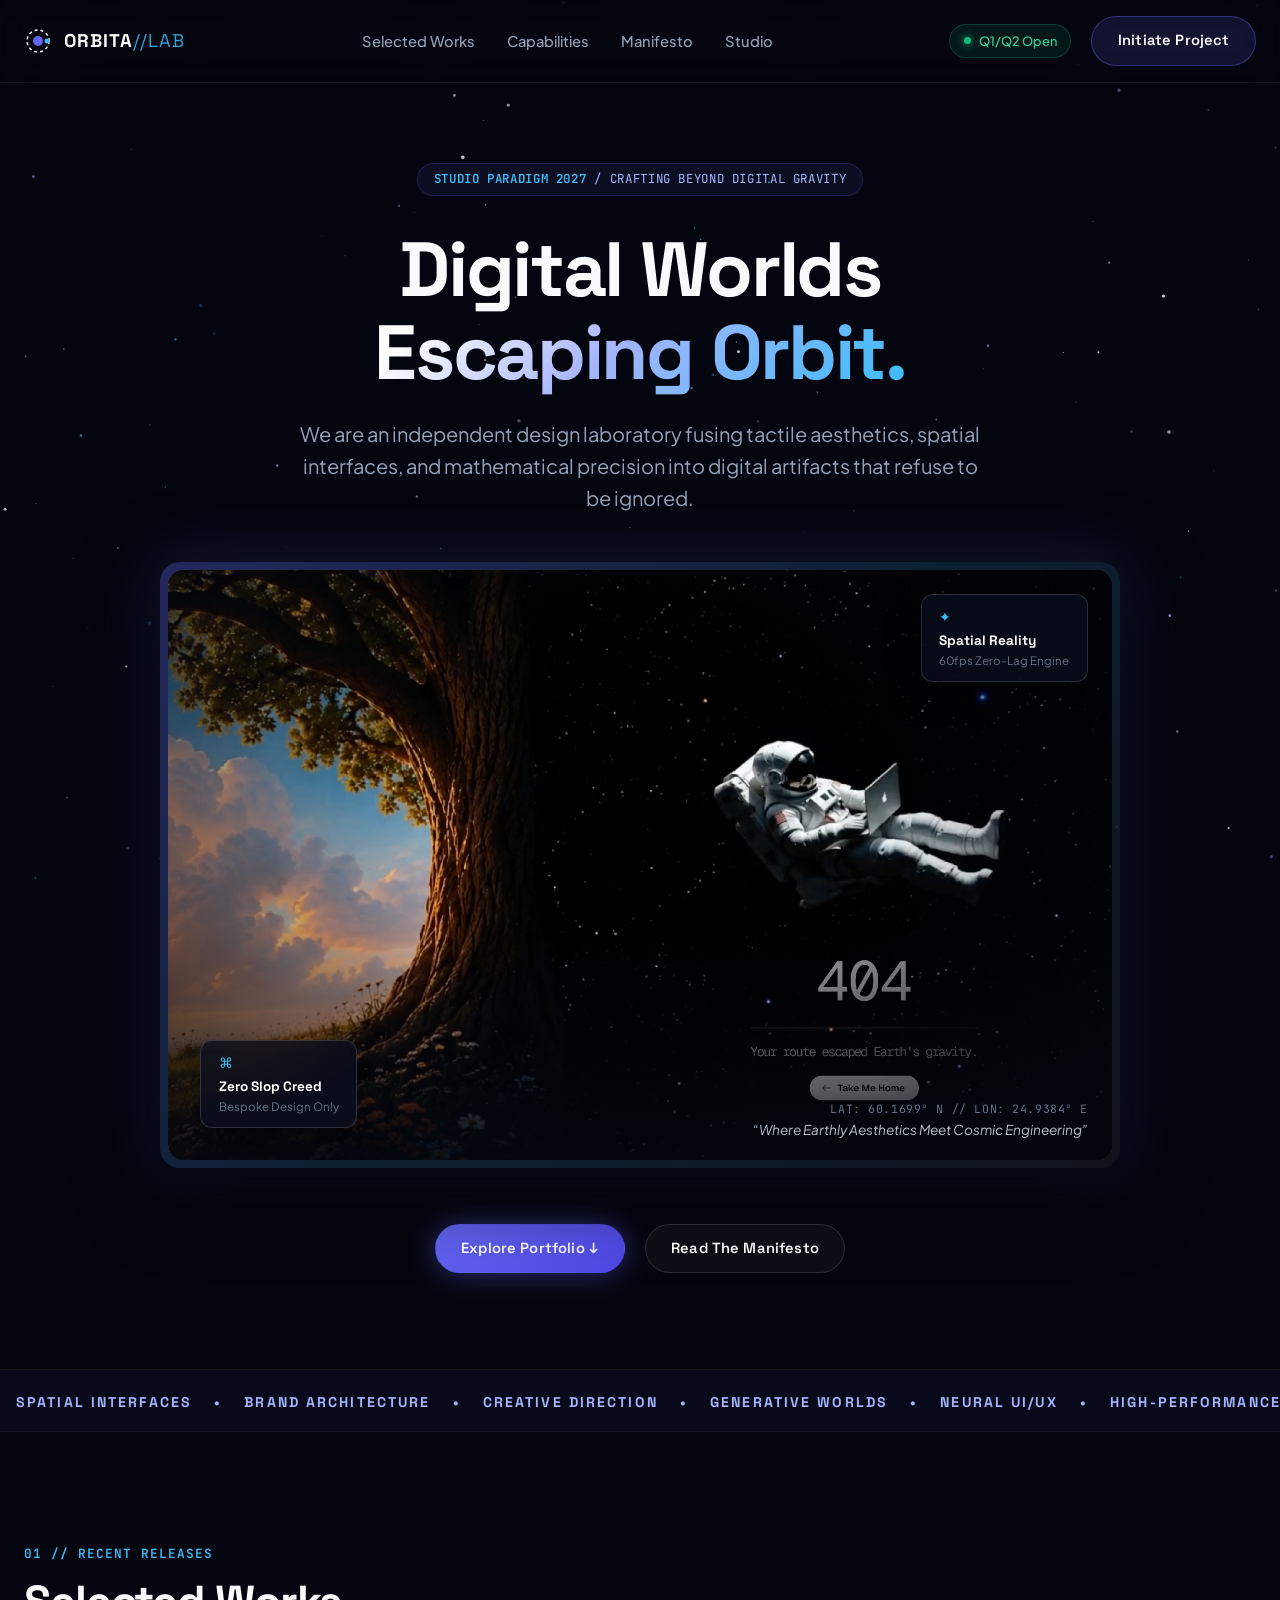
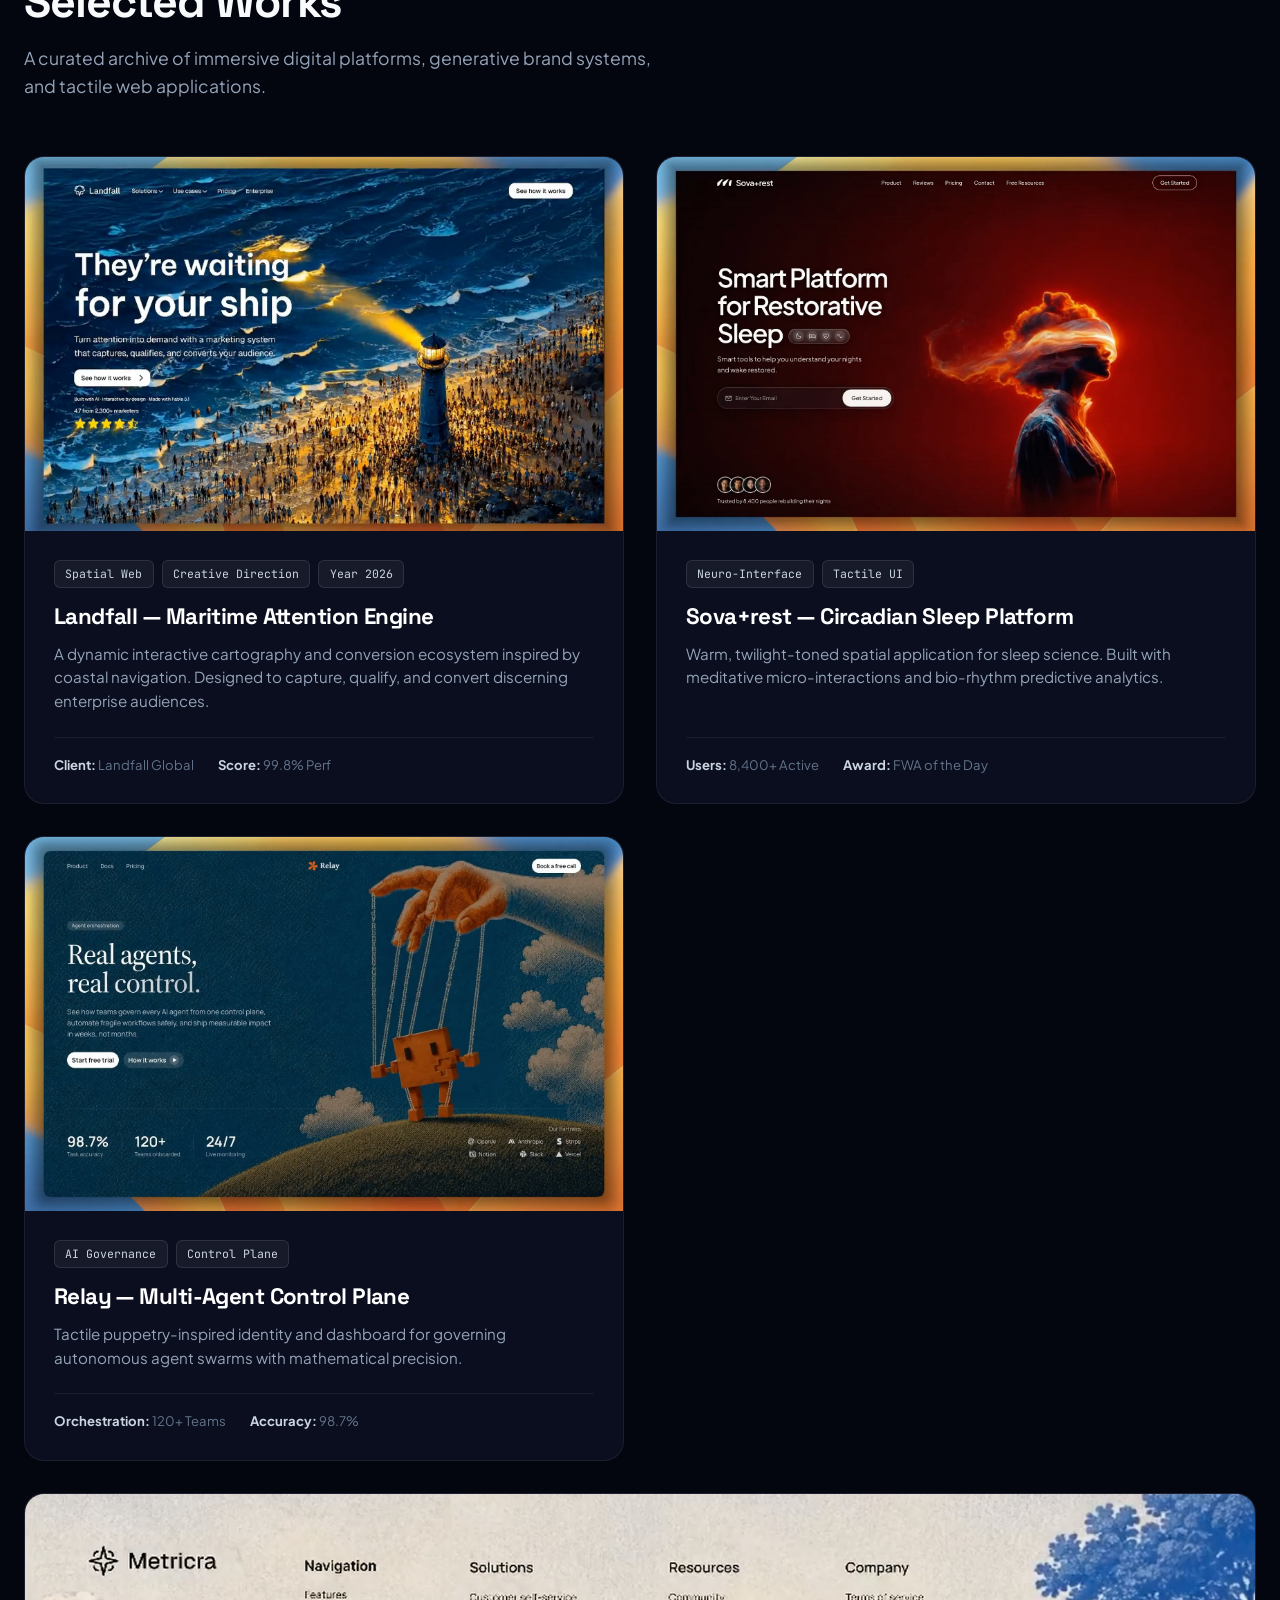
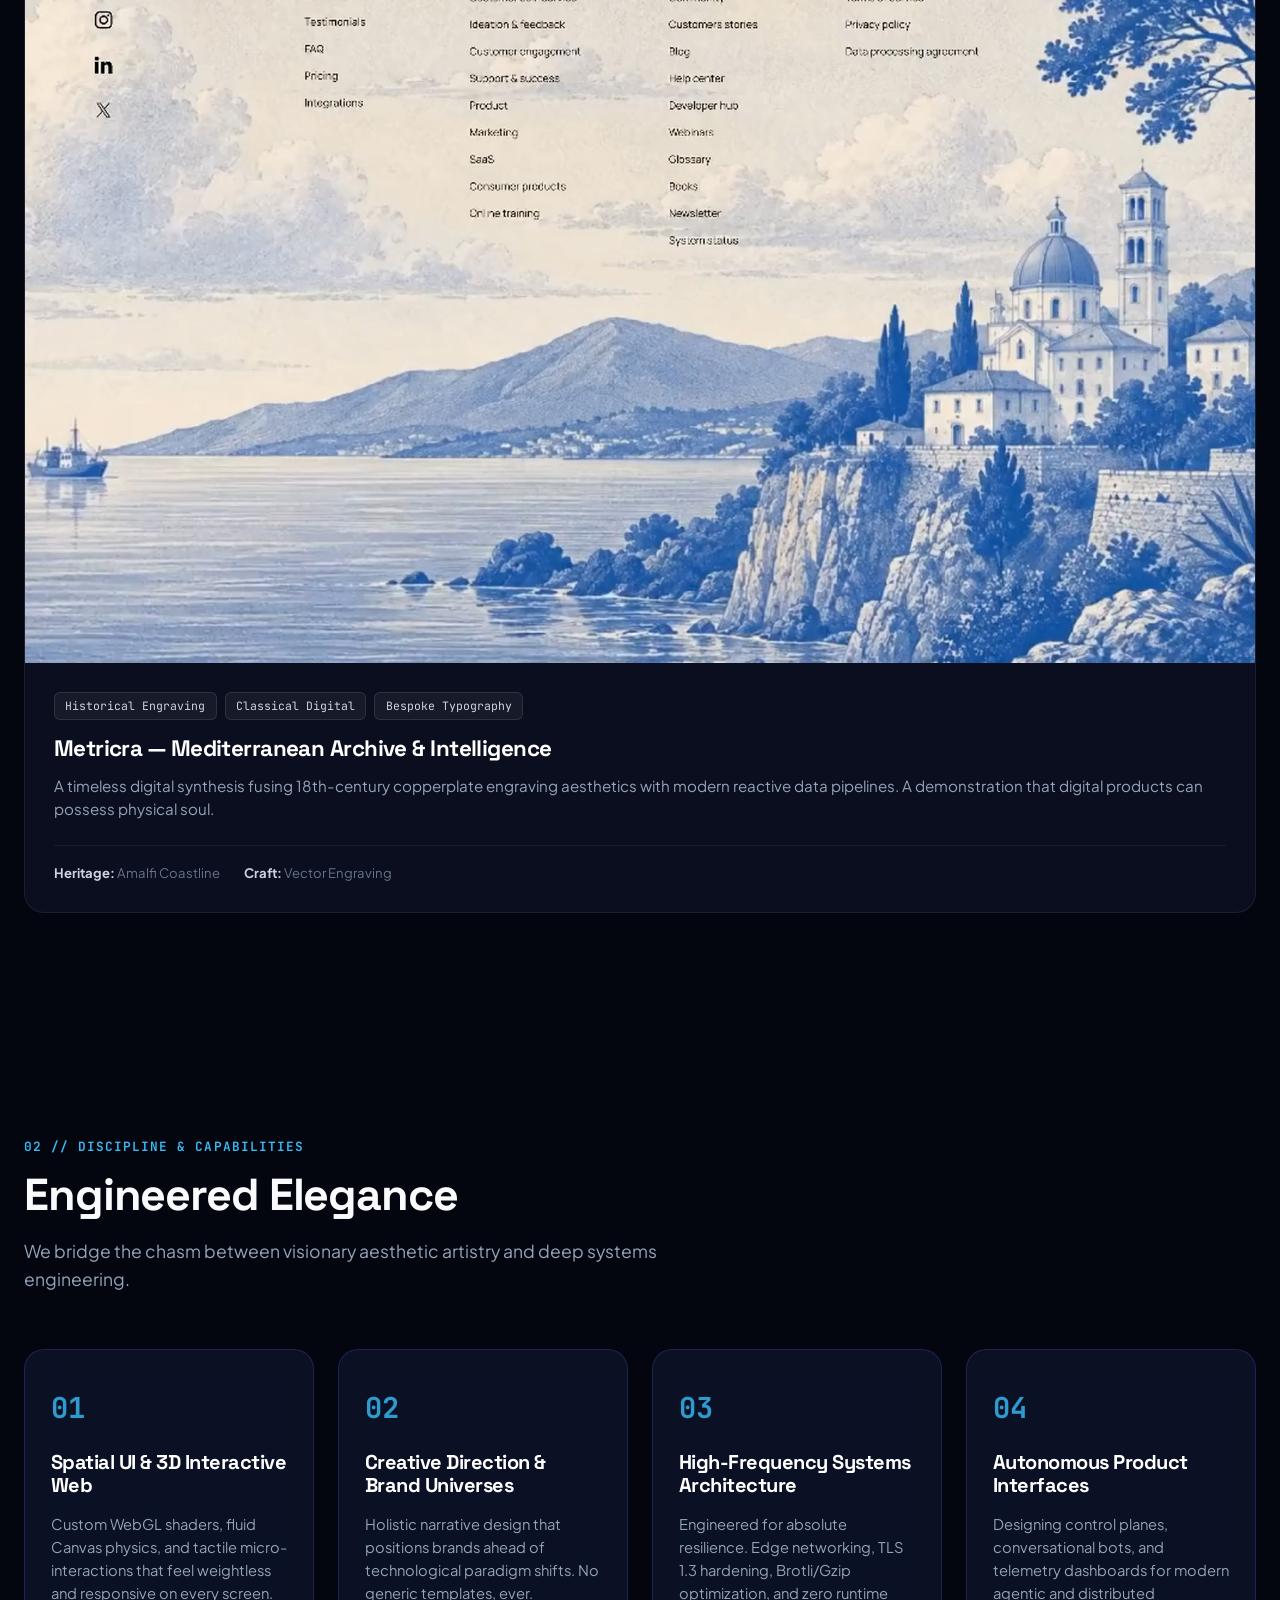
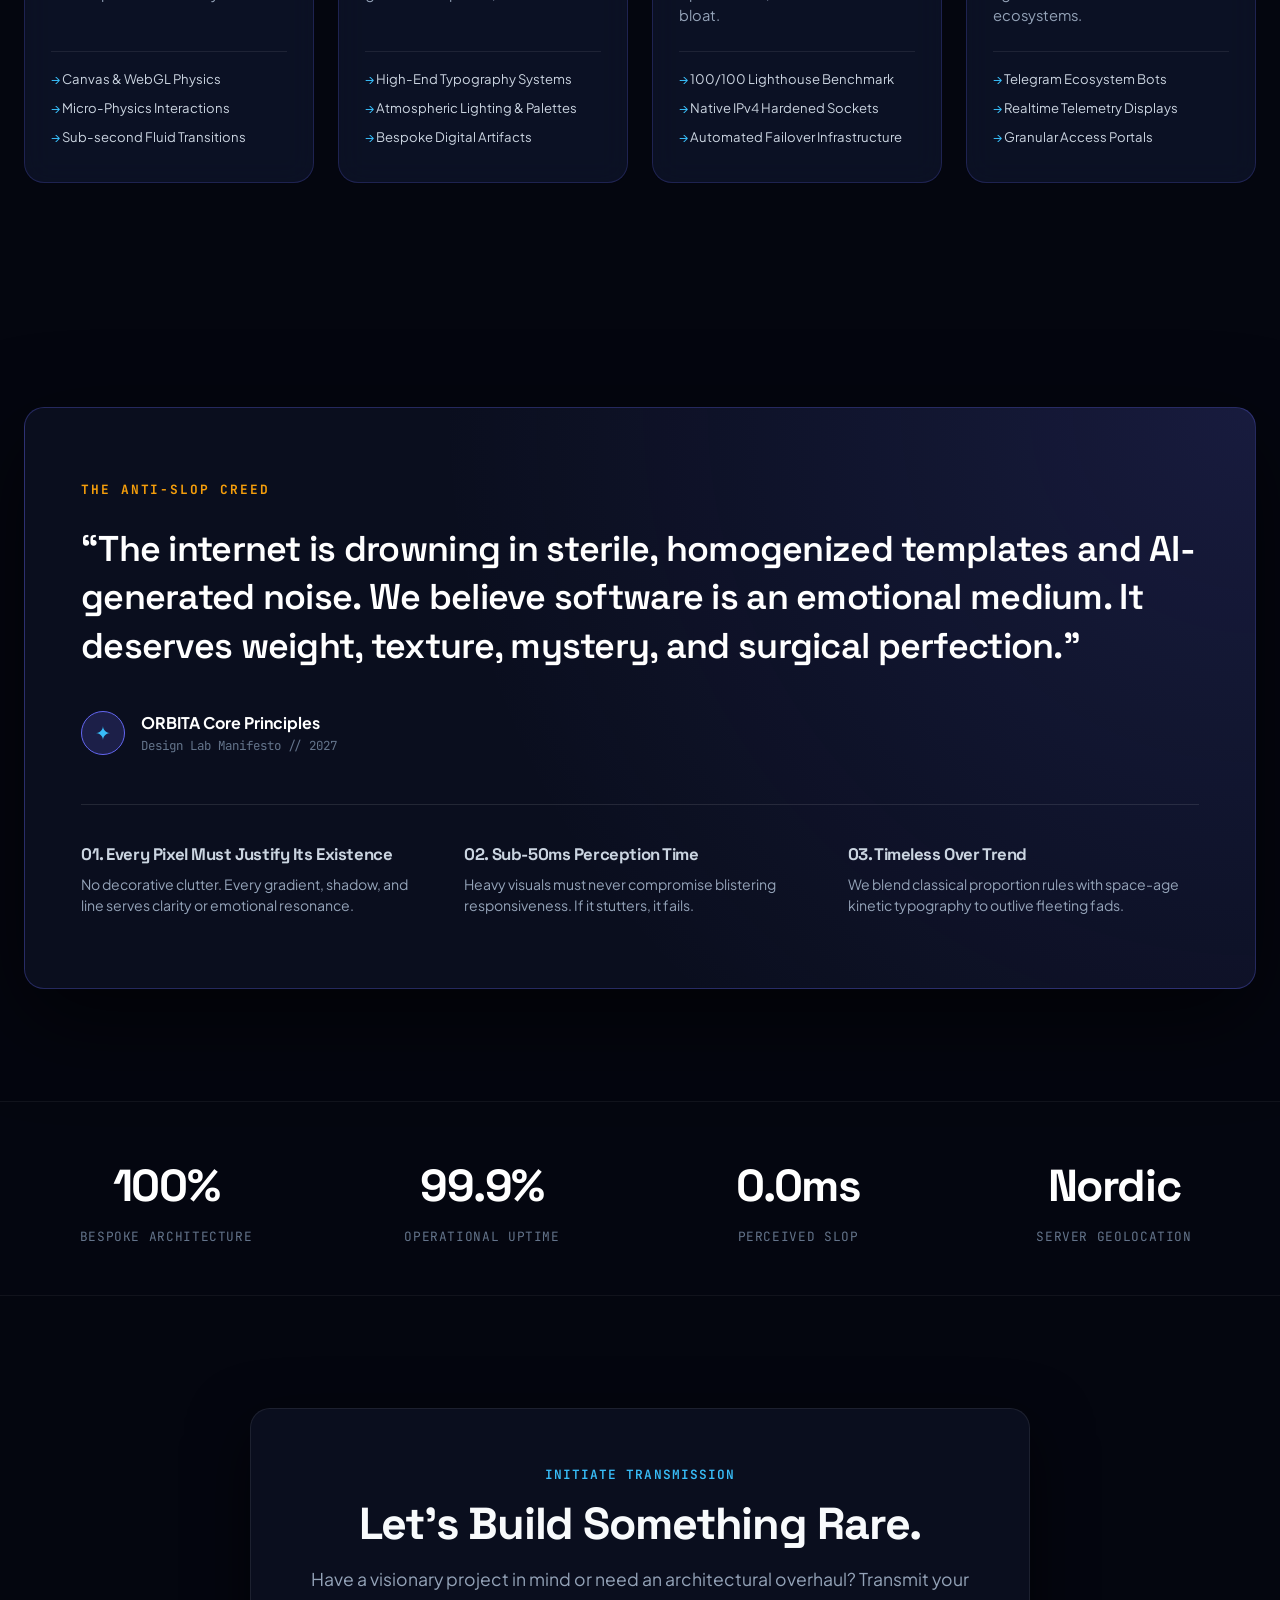
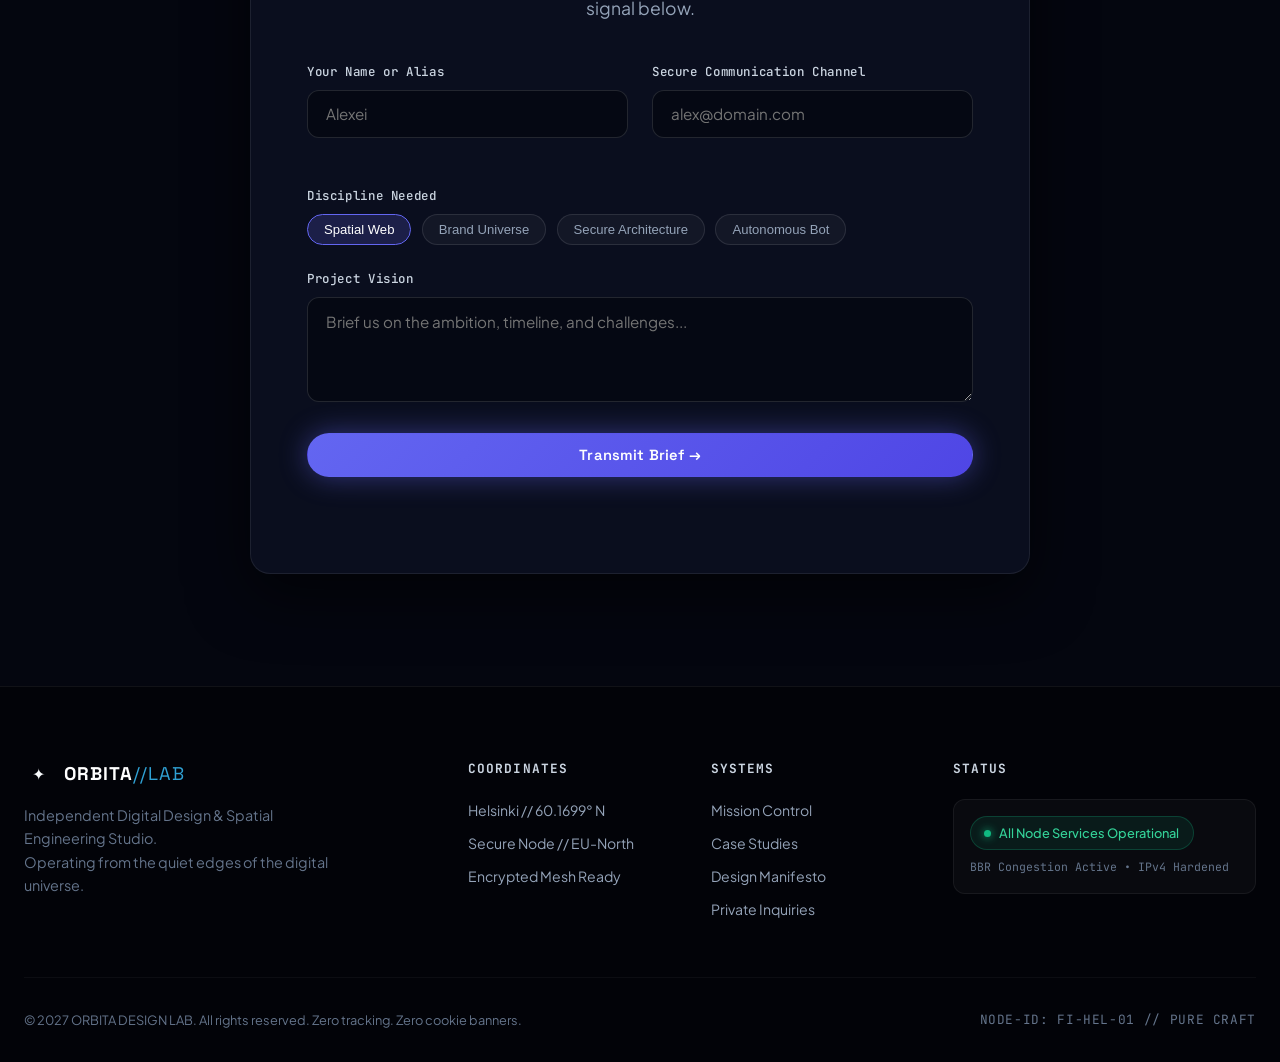
==== commit d0e0e937: "fix(site): use relative asset paths for local and production browsing" ====
--- a/site/index.html
+++ b/site/index.html
@@ -11,7 +11,7 @@
   <meta property="og:title" content="ORBITA // Digital Design Studio">
   <meta property="og:description" content="Digital experiences crafted beyond the horizon. Award-winning spatial web, art direction, and creative engineering.">
   <meta property="og:type" content="website">
-  <meta property="og:image" content="/assets/astro_hero.jpg">
+  <meta property="og:image" content="assets/astro_hero.jpg">
   
   <link rel="icon" type="image/svg+xml" href="data:image/svg+xml,%3Csvg xmlns='http://www.w3.org/2000/svg' viewBox='0 0 24 24' fill='%236366f1'%3E%3Ccircle cx='12' cy='12' r='4'/%3E%3Cpath d='M21 12c0 4.97-4.03 9-9 9s-9-4.03-9-9 4.03-9 9-9c2.12 0 4.07.74 5.61 1.98l-1.42 1.42C15.01 4.54 13.57 4 12 4 7.58 4 4 7.58 4 12s3.58 8 8 8 8-3.58 8-8h1z' opacity='.6'/%3E%3C/svg%3E">
   
@@ -85,7 +85,7 @@
         <div class="hero-stage-wrapper">
           <div class="hero-stage" id="hero-stage">
             <div class="stage-frame">
-              <img src="/assets/astro_hero.jpg" alt="Cosmic digital traveler floating between Earthly organic landscape and deep space with a workstation" class="hero-media" id="hero-astro-img">
+              <img src="assets/astro_hero.jpg" alt="Cosmic digital traveler floating between Earthly organic landscape and deep space with a workstation" class="hero-media" id="hero-astro-img">
               
               <div class="stage-overlay"></div>
               
@@ -138,7 +138,7 @@
           <!-- Case 1: Landfall -->
           <article class="work-card card-featured">
             <div class="card-media-wrapper">
-              <img src="/assets/project_landfall.jpg" alt="Landfall Marketing System and Maritime Platform" loading="lazy">
+              <img src="assets/project_landfall.jpg" alt="Landfall Marketing System and Maritime Platform" loading="lazy">
               <div class="card-hover-reveal">
                 <span class="hover-action">Inspect Architecture →</span>
               </div>
@@ -161,7 +161,7 @@
           <!-- Case 2: Sova+Rest -->
           <article class="work-card">
             <div class="card-media-wrapper">
-              <img src="/assets/project_sova.jpg" alt="Sova+rest Smart Platform for Restorative Sleep" loading="lazy">
+              <img src="assets/project_sova.jpg" alt="Sova+rest Smart Platform for Restorative Sleep" loading="lazy">
               <div class="card-hover-reveal">
                 <span class="hover-action">Explore Case Study →</span>
               </div>
@@ -183,7 +183,7 @@
           <!-- Case 3: Relay -->
           <article class="work-card">
             <div class="card-media-wrapper">
-              <img src="/assets/project_relay.jpg" alt="Relay Agent Orchestration and Control Plane" loading="lazy">
+              <img src="assets/project_relay.jpg" alt="Relay Agent Orchestration and Control Plane" loading="lazy">
               <div class="card-hover-reveal">
                 <span class="hover-action">Explore Case Study →</span>
               </div>
@@ -205,7 +205,7 @@
           <!-- Case 4: Metricra -->
           <article class="work-card card-span-2">
             <div class="card-media-wrapper">
-              <img src="/assets/project_metricra.jpg" alt="Metricra Mediterranean Classical Heritage Archive" loading="lazy">
+              <img src="assets/project_metricra.jpg" alt="Metricra Mediterranean Classical Heritage Archive" loading="lazy">
               <div class="card-hover-reveal">
                 <span class="hover-action">Inspect Classical System →</span>
               </div>
